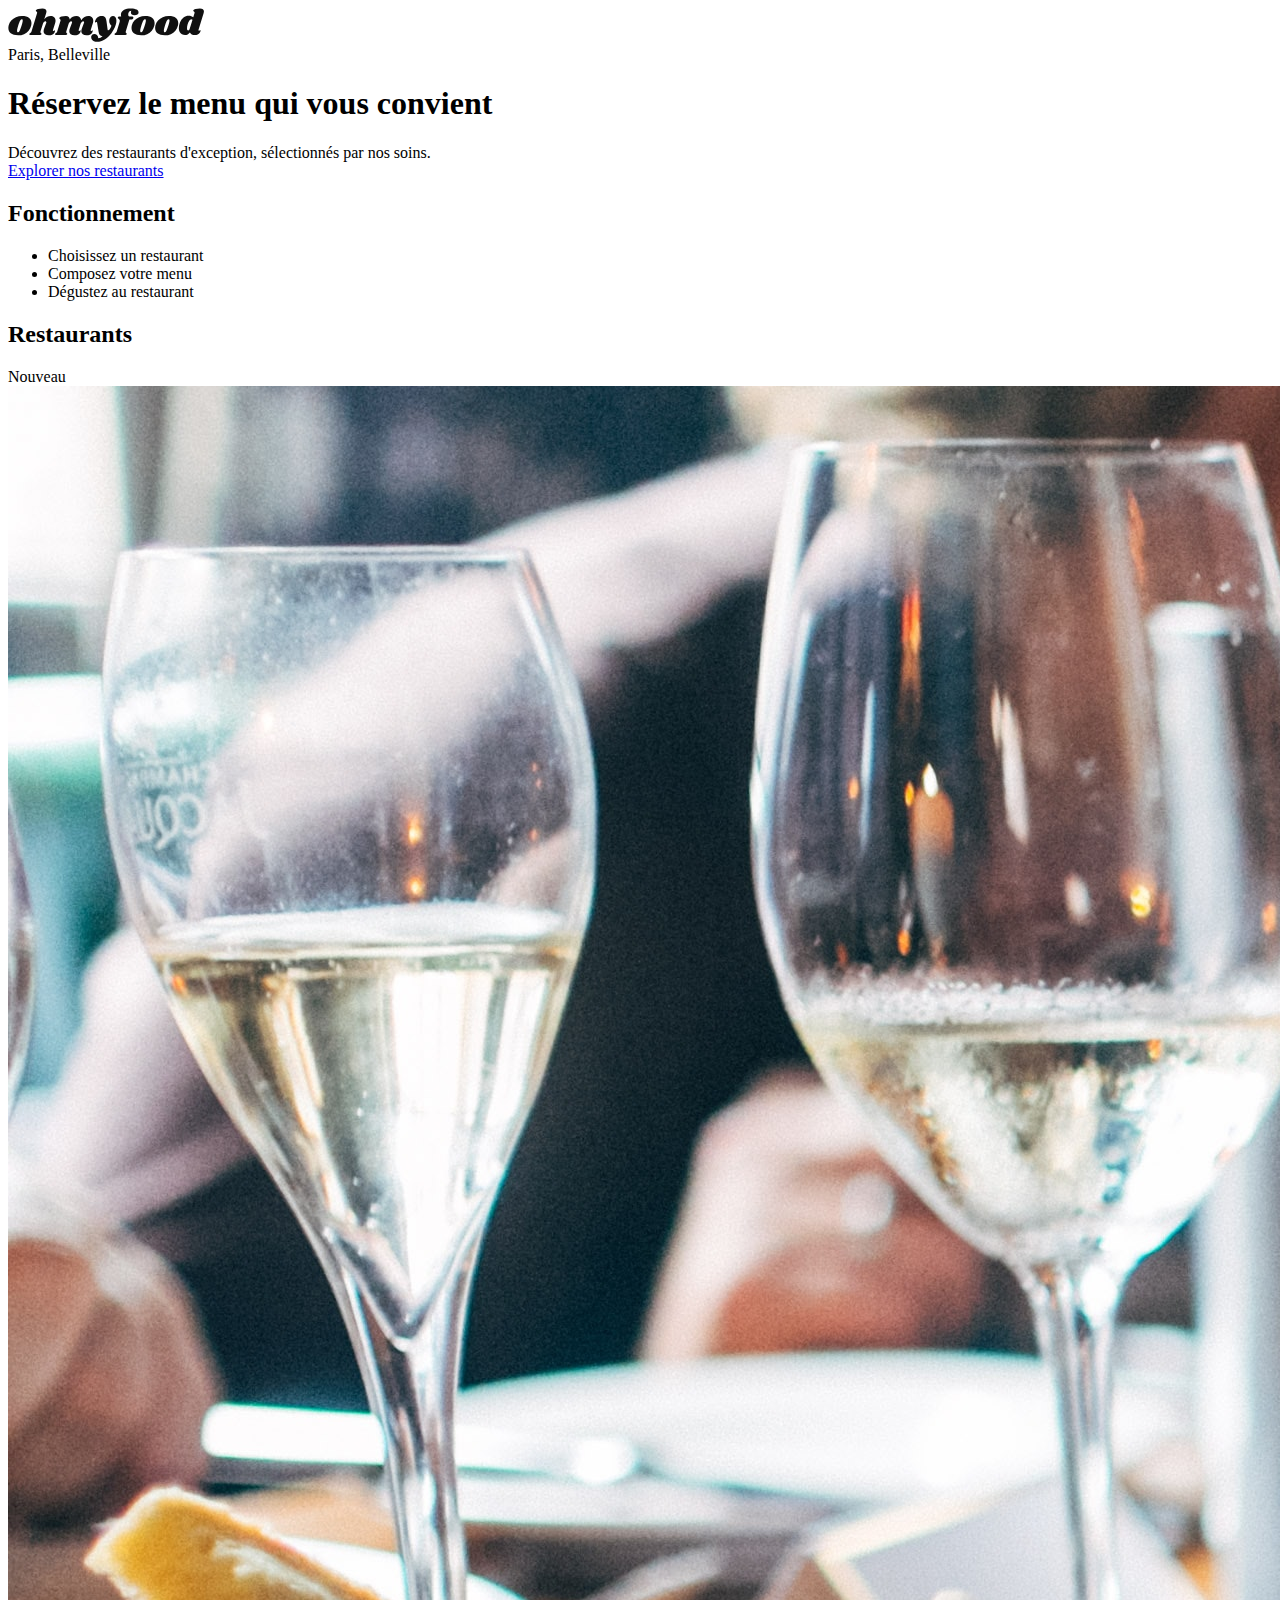
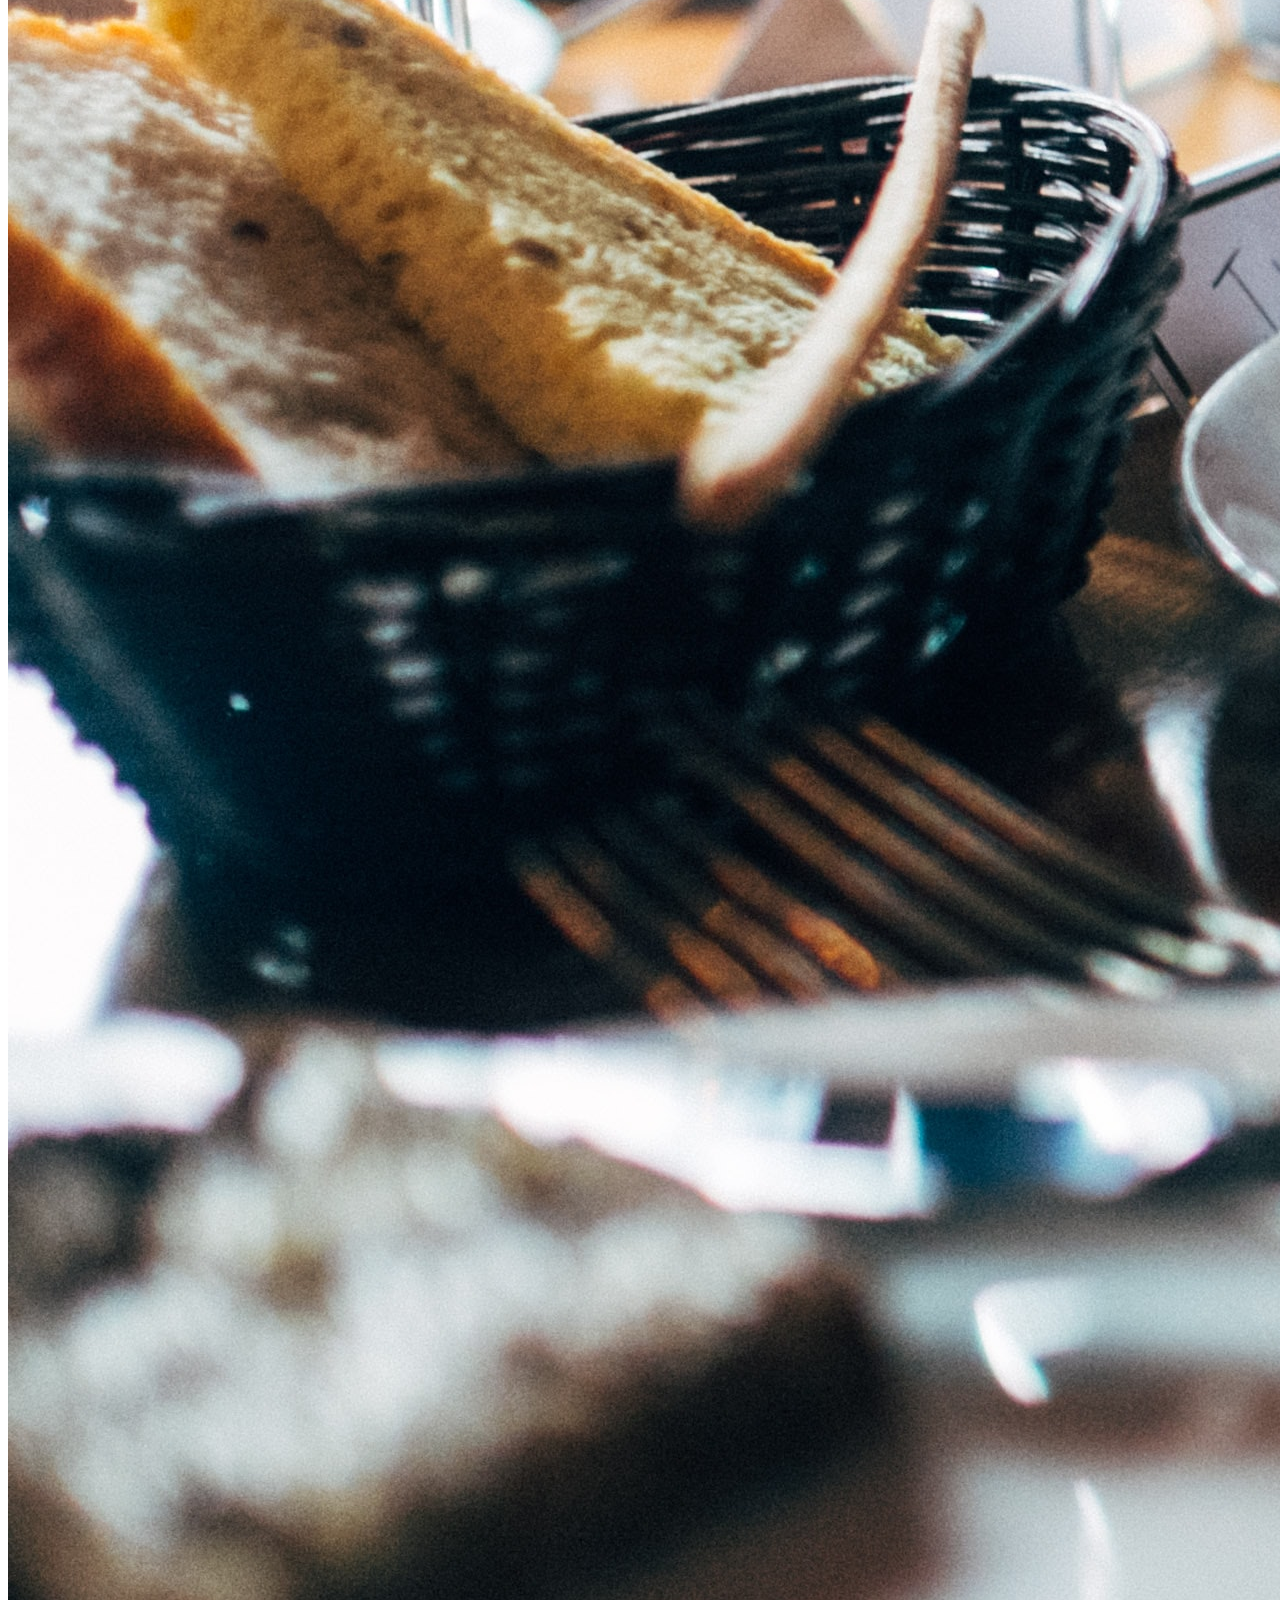
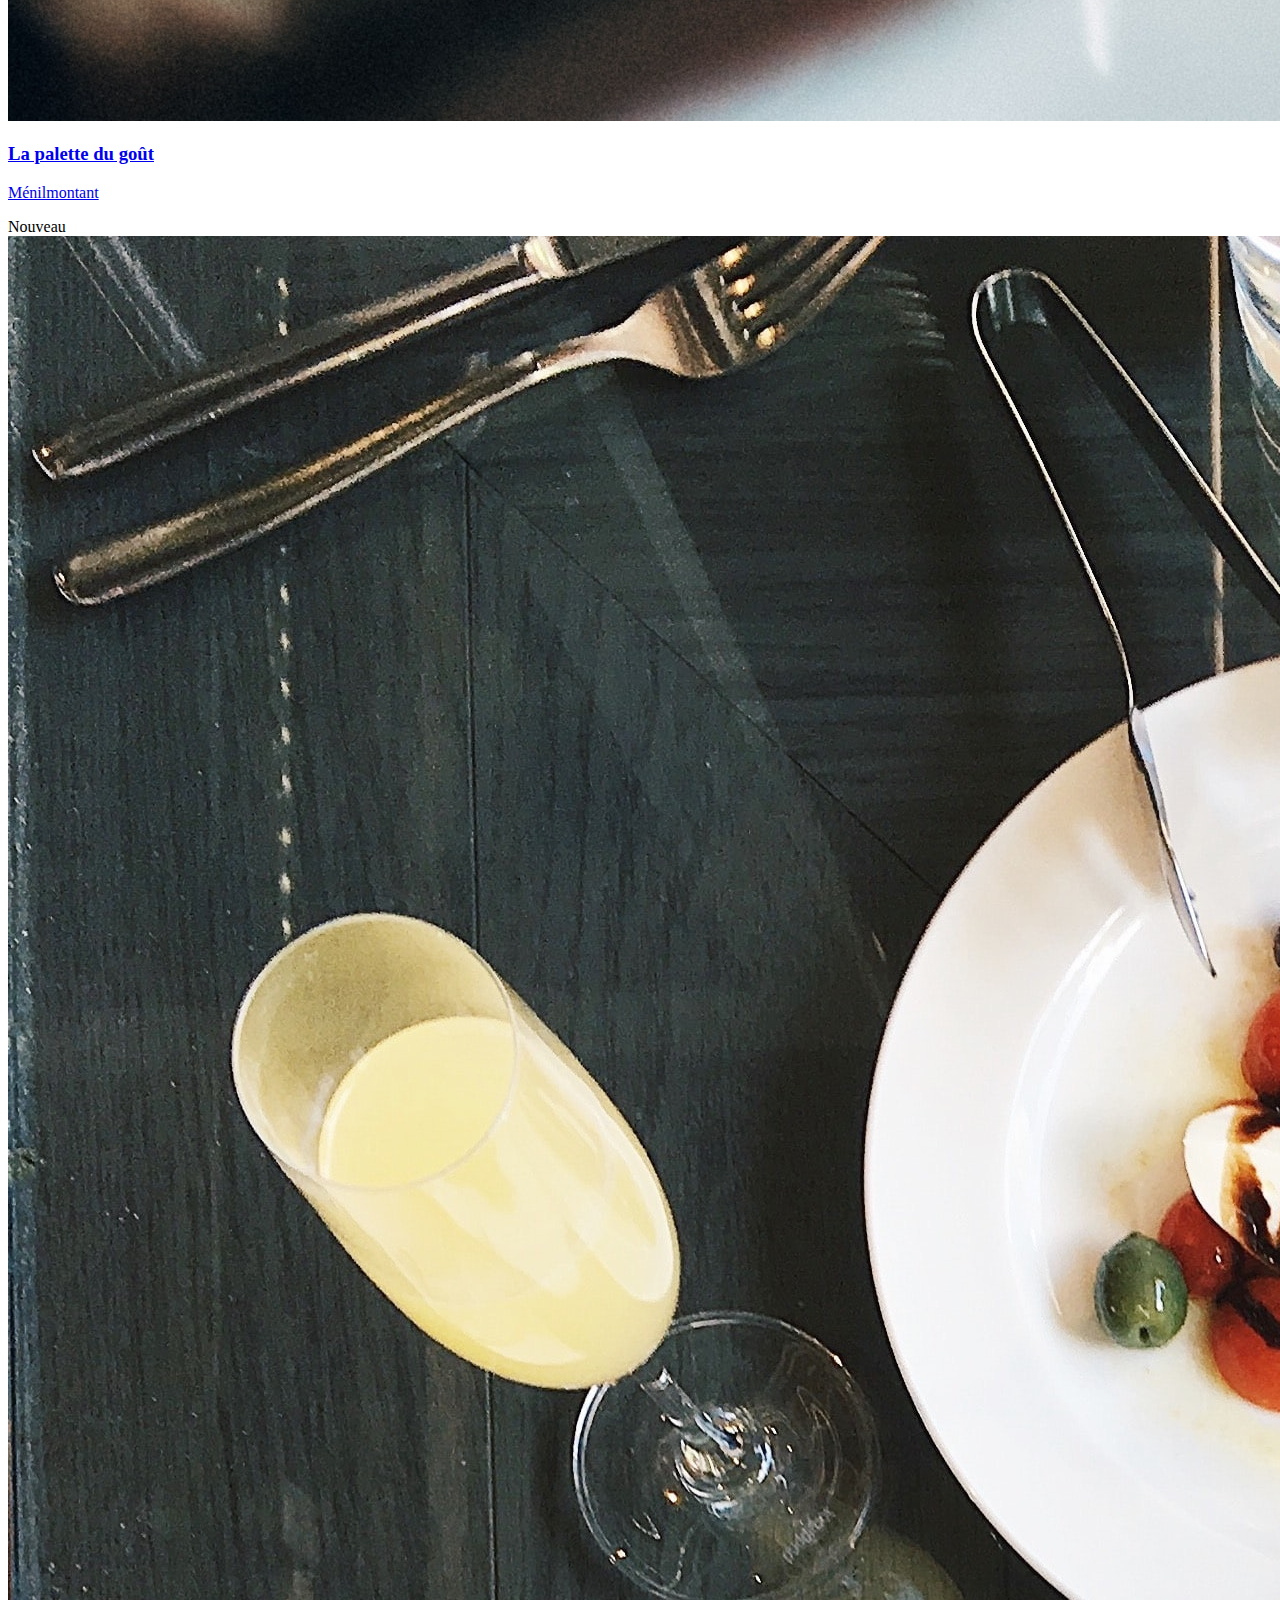
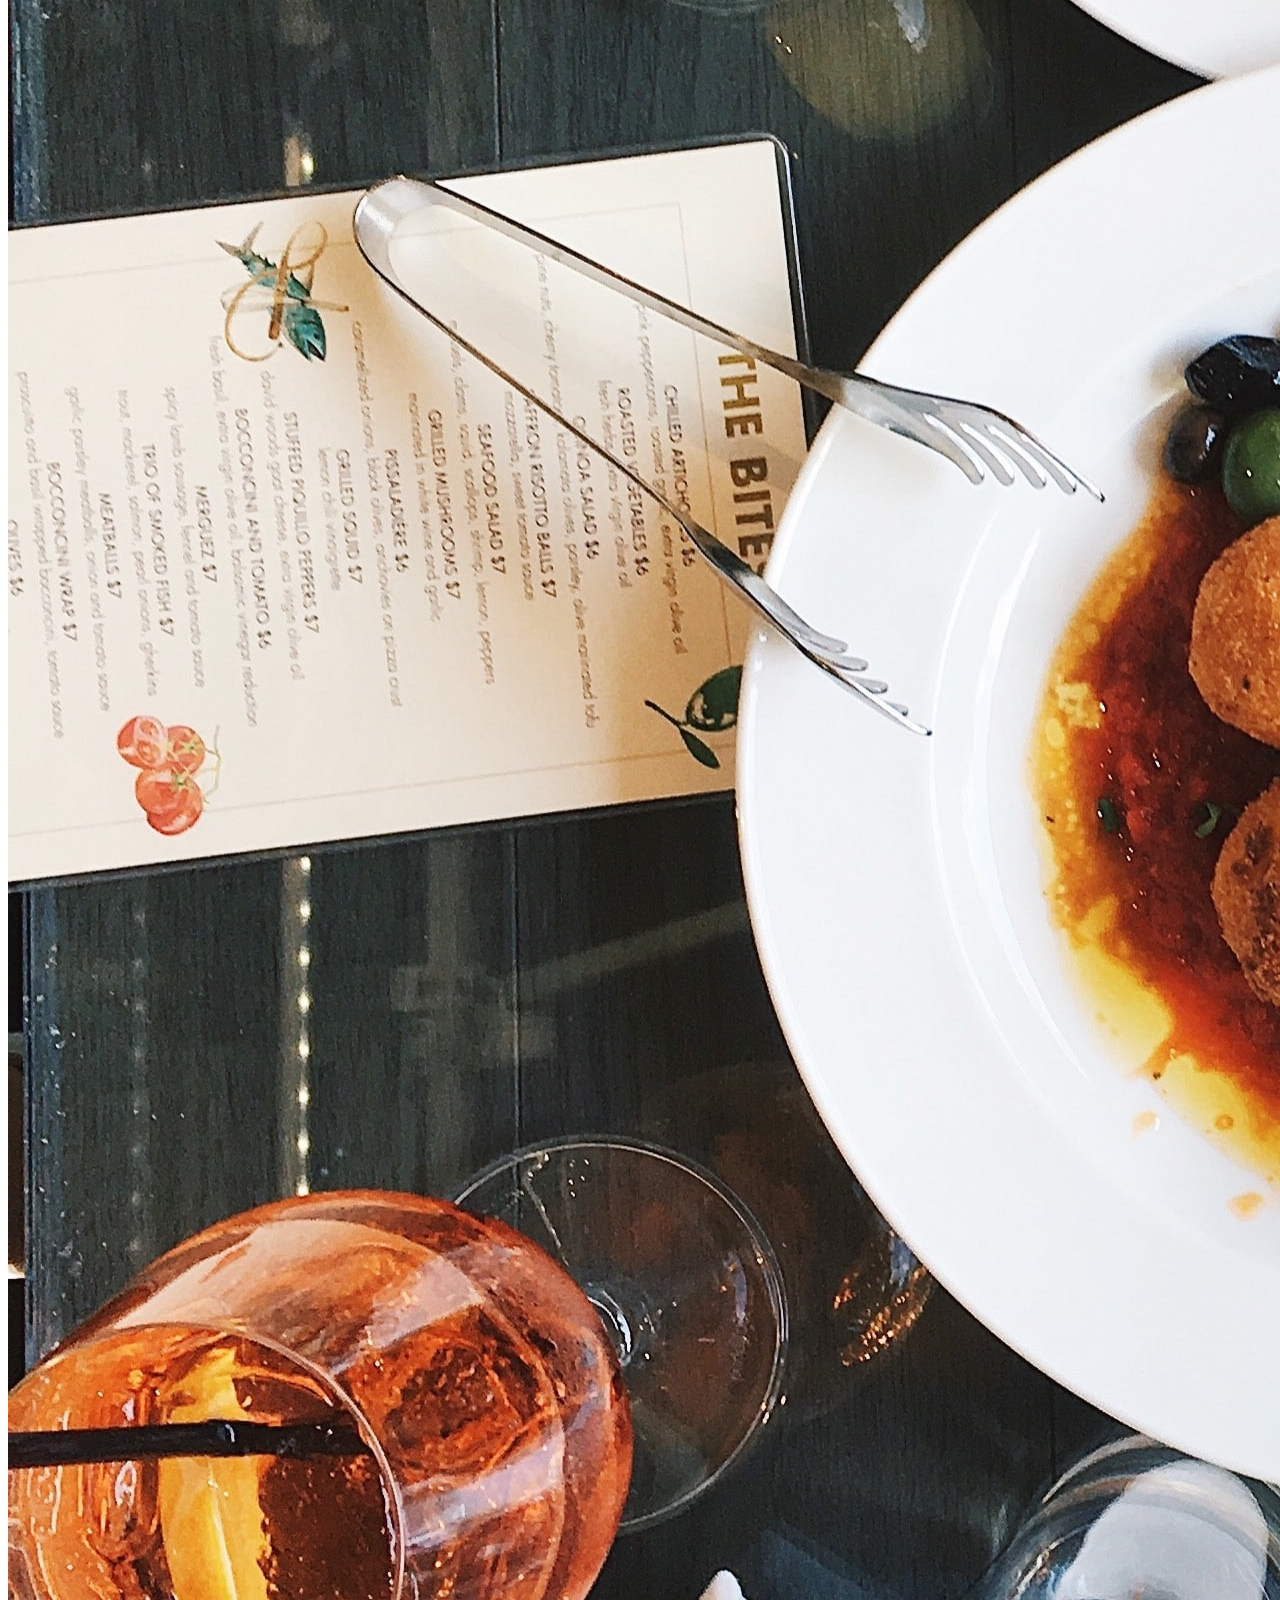
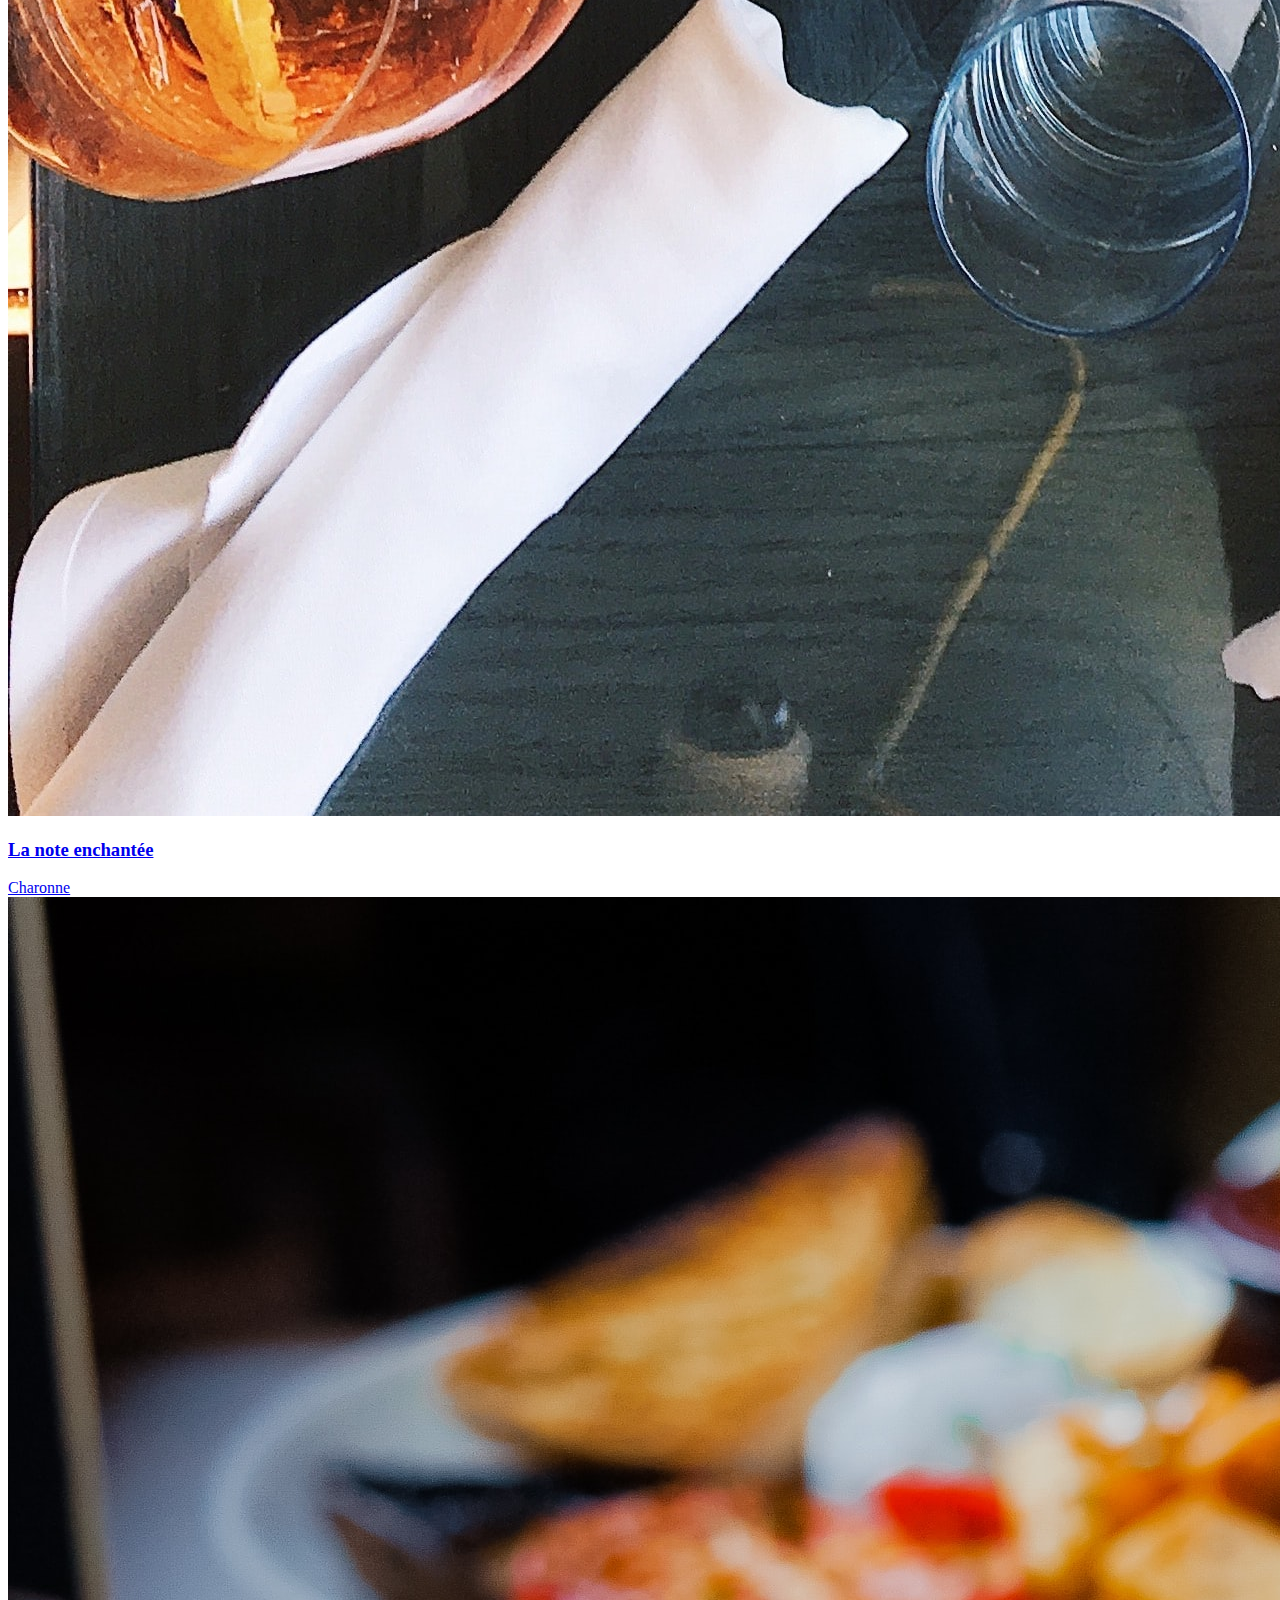
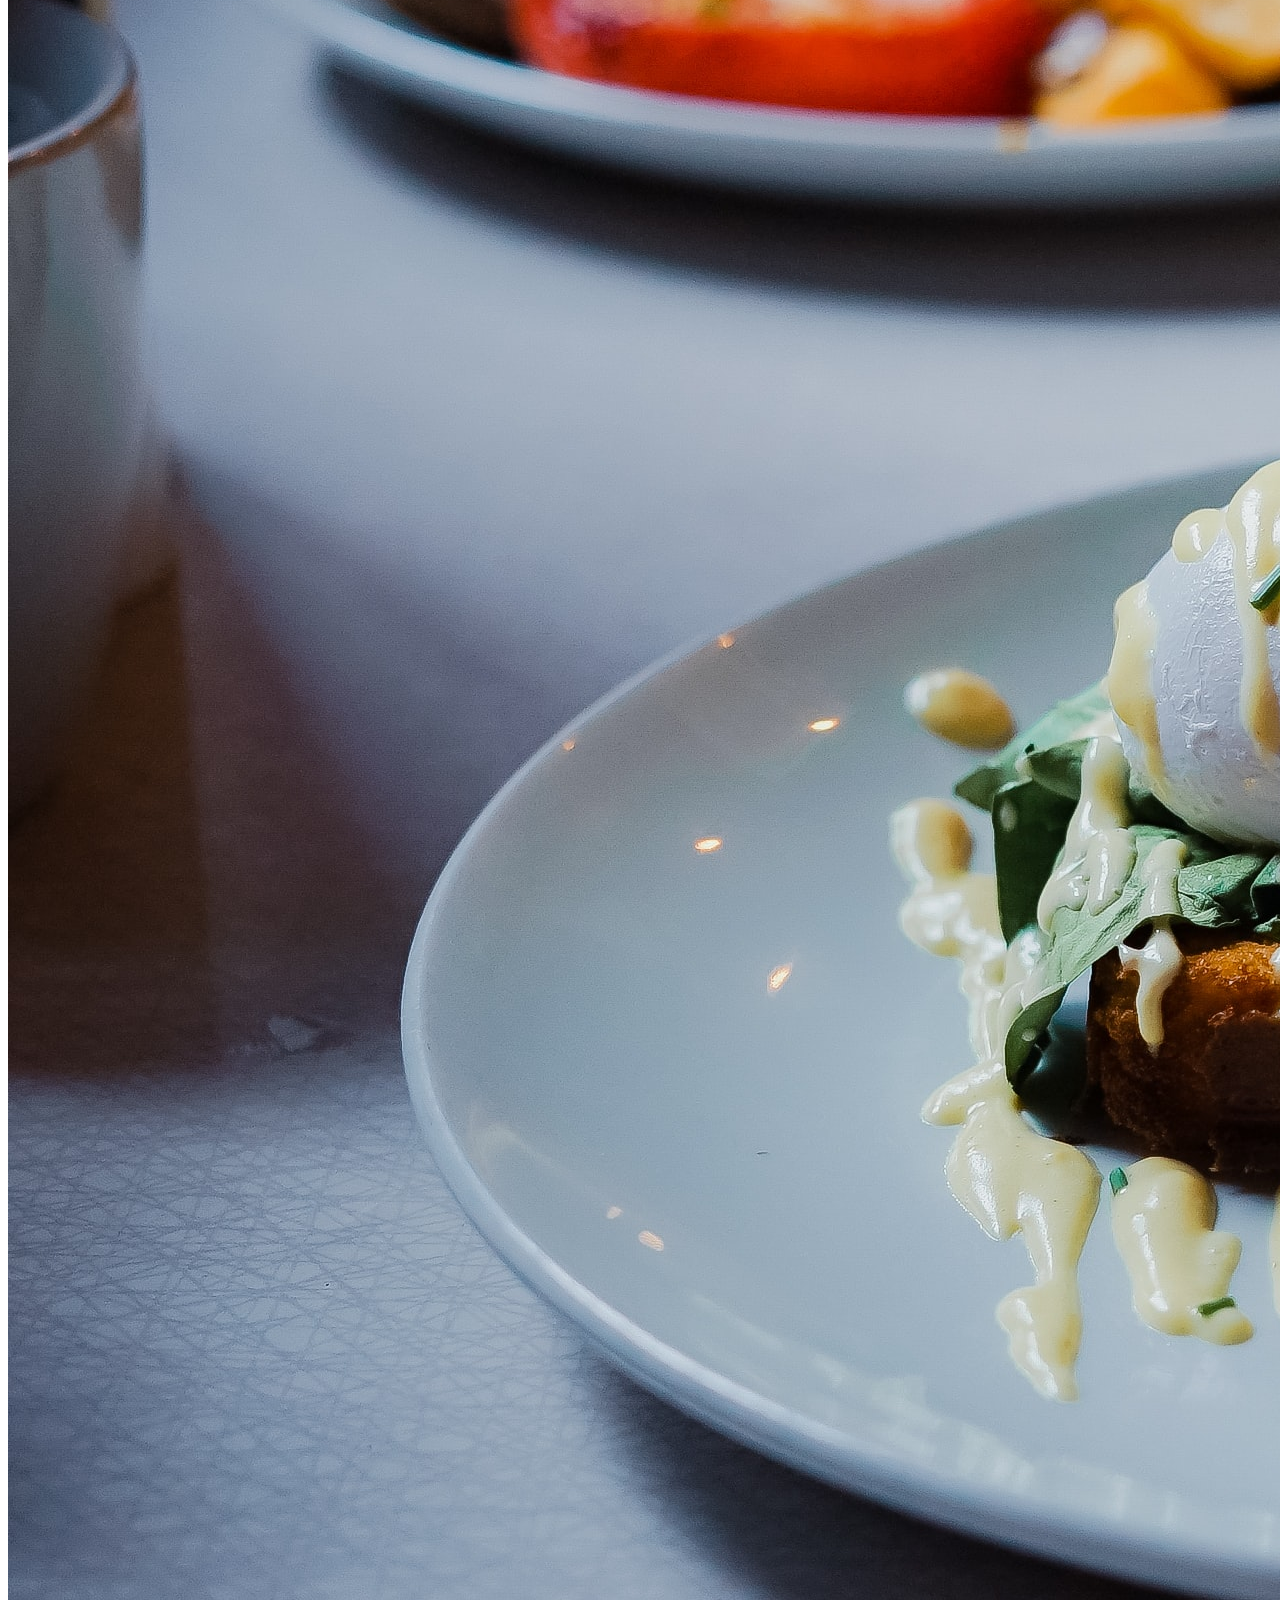
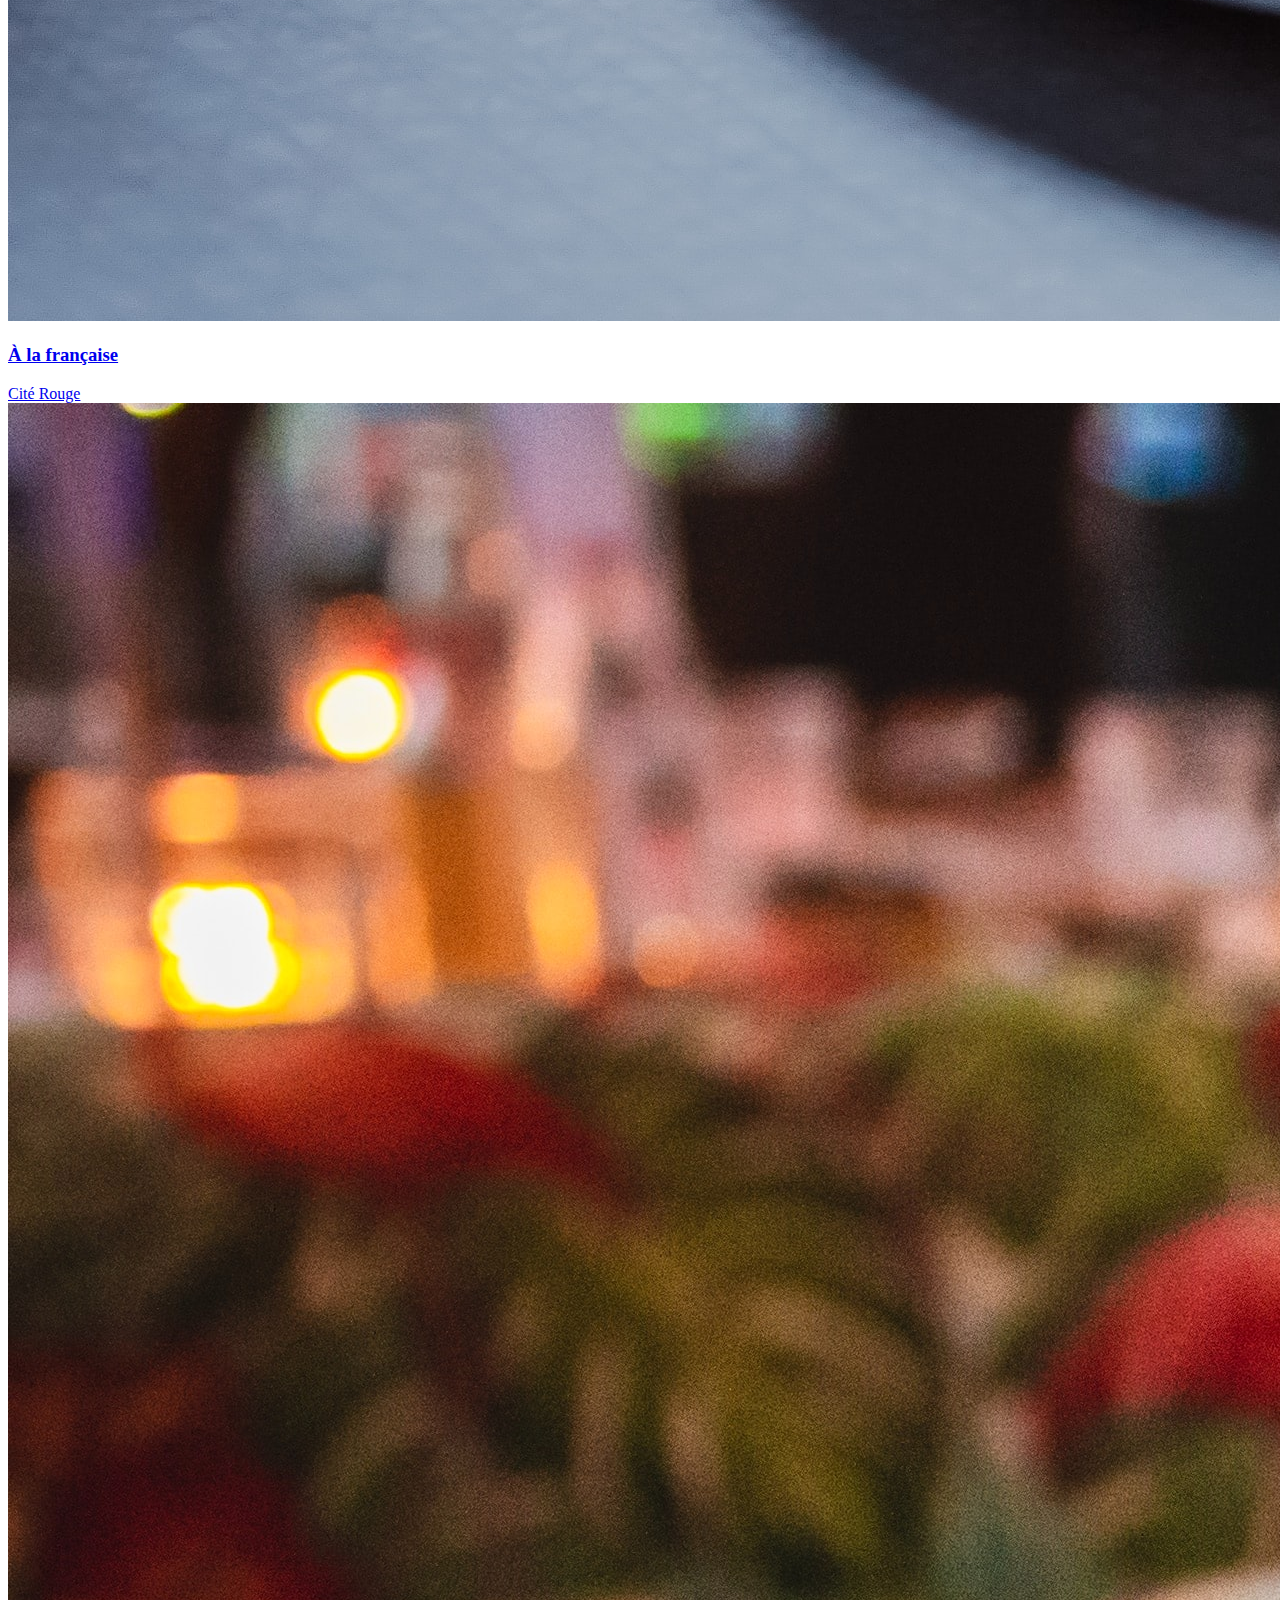
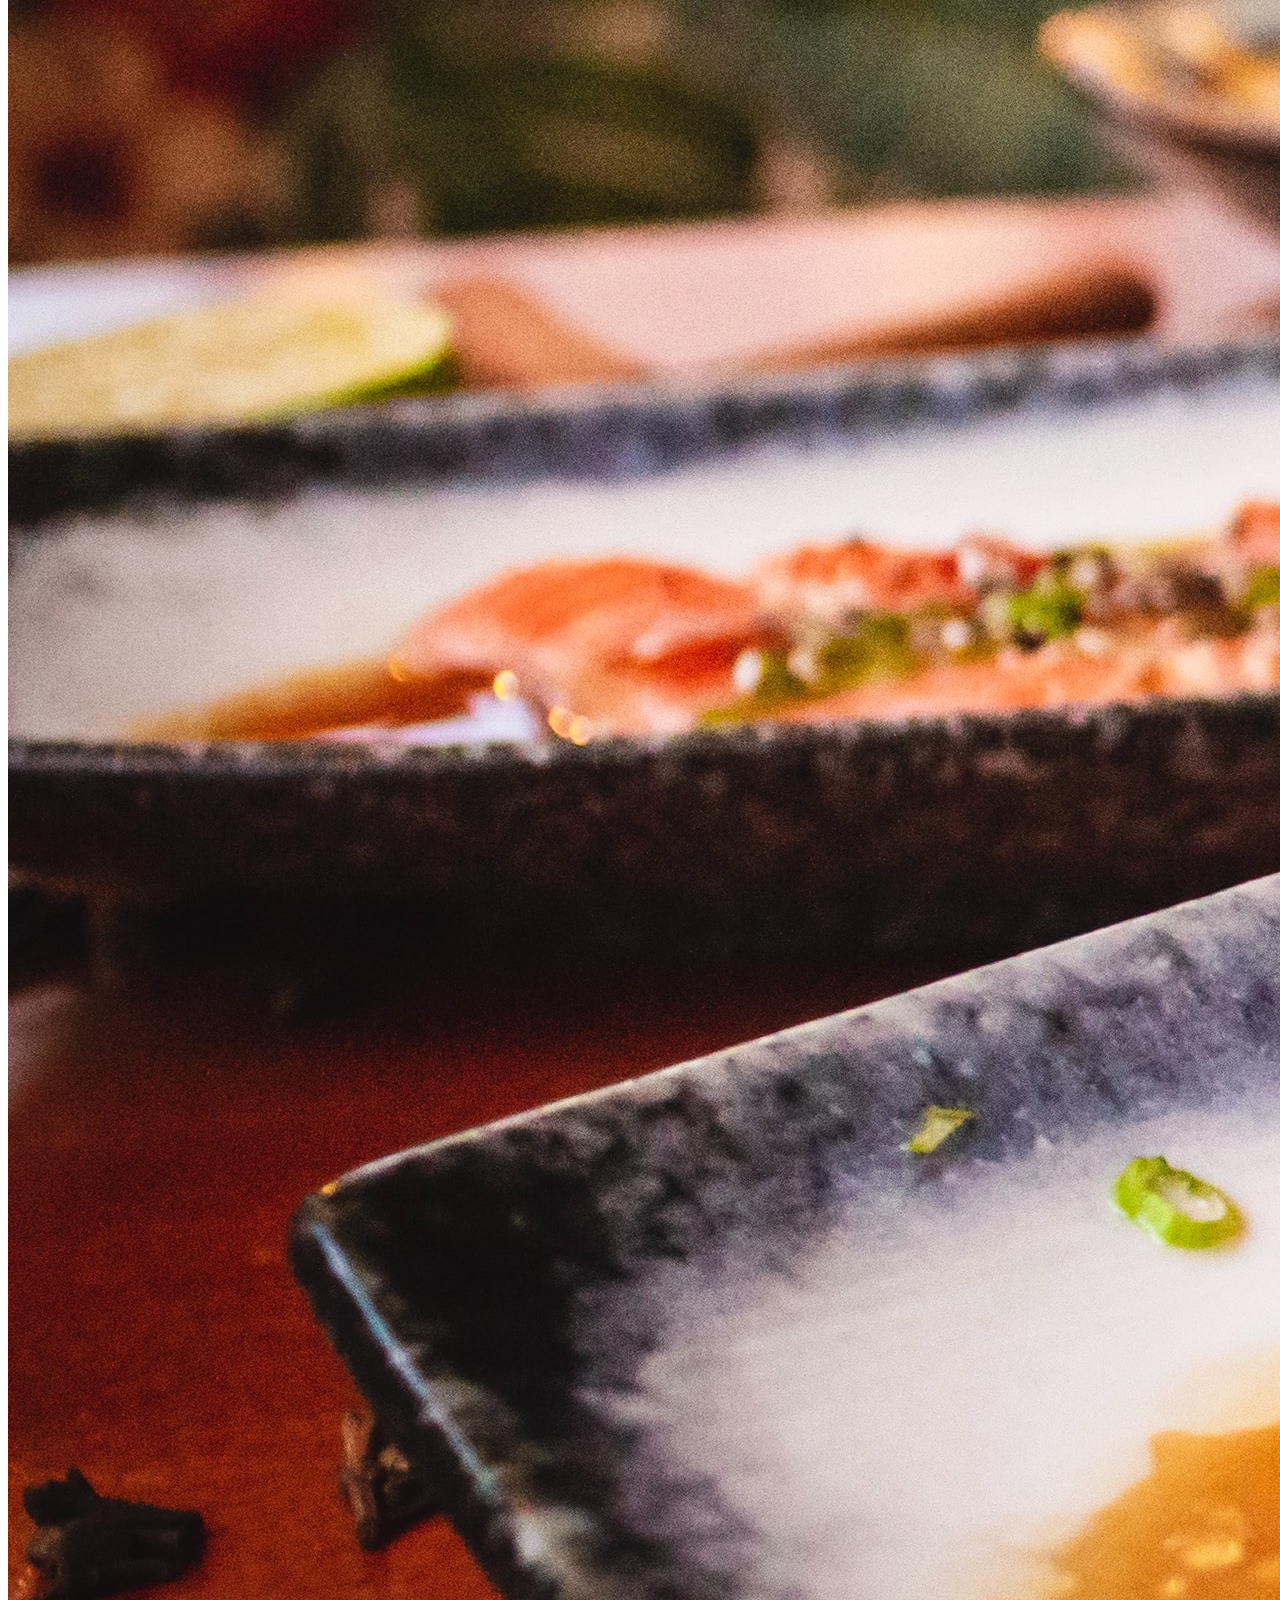
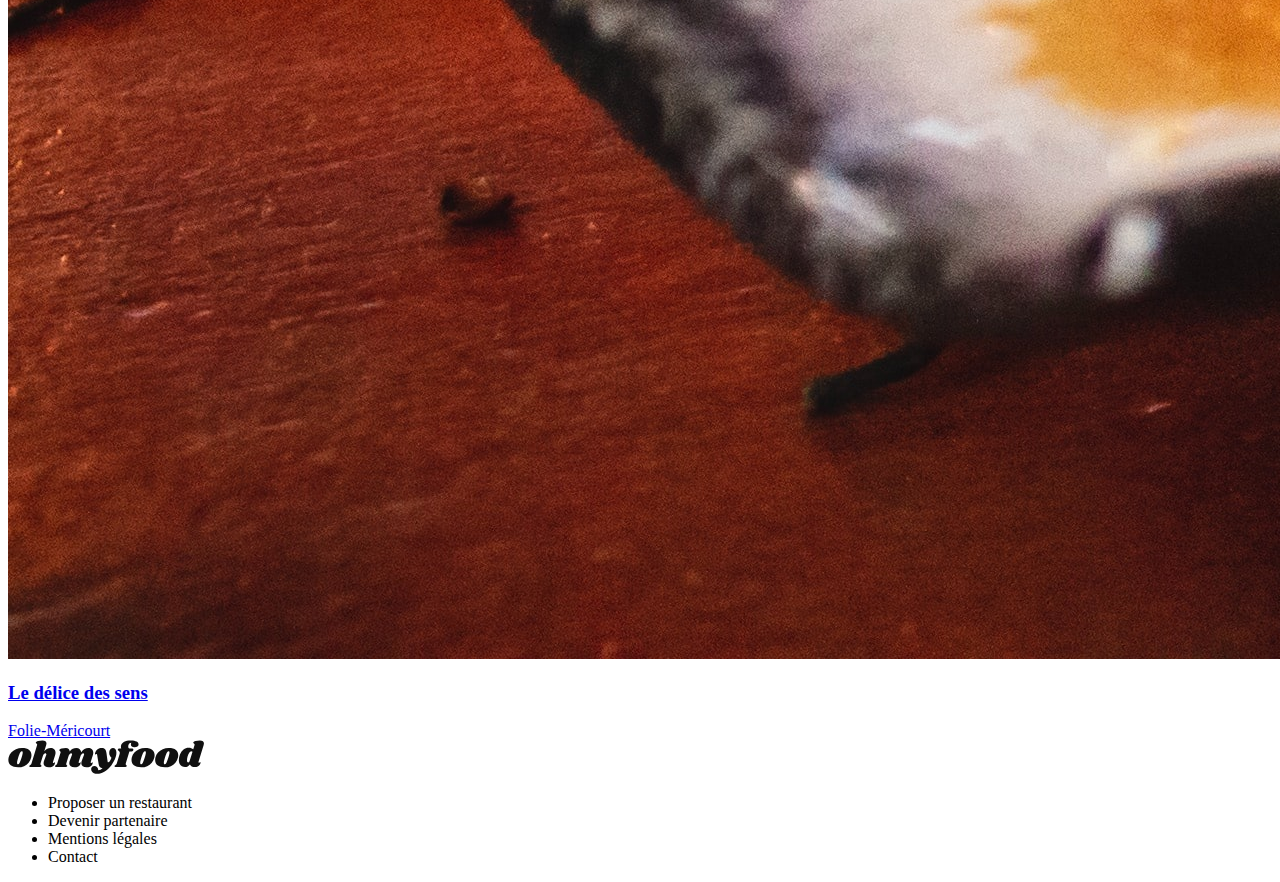
==== index.html @ c56ebfde "Premiercommit" ====
<!DOCTYPE html>
<html lang="fr">
    <head>
        <meta charset="utf-8">
        <!-- <link rel="stylesheet" href=""> -->
        <link rel="stylesheet" href="https://cdnjs.cloudflare.com/ajax/libs/font-awesome/6.2.0/css/all.min.css" integrity="sha512-xh6O/CkQoPOWDdYTDqeRdPCVd1SpvCA9XXcUnZS2FmJNp1coAFzvtCN9BmamE+4aHK8yyUHUSCcJHgXloTyT2A==" crossorigin="anonymous" referrerpolicy="no-referrer">
        <title>Ohmyfood</title>
    </head>

    <body>
        <header>
            <img src="images/logo/ohmyfood@2x.svg" alt="ohmyfood" id="omf">
            <div>
                <i class="fa-solid fa-location-dot"></i>
                <span>Paris, Belleville</span>
            </div>
            <h1>Réservez le menu qui vous convient</h1>
            <div>Découvrez des restaurants d'exception, sélectionnés par nos soins.</div>
            <a href="#restaurant">Explorer nos restaurants</a>
        </header>

        <main>
            <section>
                <h2>Fonctionnement</h2>
                <ul>
                    <li>
                        <i class="fa-solid fa-1"></i>
                        <i class="fa-solid fa-mobile-screen-button"></i>
                        <span>Choisissez un restaurant</span>
                    </li>

                    <li>
                        <i class="fa-solid fa-2"></i>
                        <i class="fa-solid fa-list-ul"></i>
                        <span>Composez votre menu</span>
                    </li>

                    <li>
                        <i class="fa-solid fa-3"></i>
                        <i class="fa-solid fa-store"></i>
                        <span>Dégustez au restaurant</span>
                    </li>

                </ul>
               
            </section>

            <section>
                <h2 id="restaurant">Restaurants</h2>

                <div>
                    <span>Nouveau</span>
                    <a href="#">
                        <article class="carte_restaurants">
                            <div class="carte-image"><img class="img_restau" src="images/restaurants/jay-wennington-N_Y88TWmGwA-unsplash.jpg" alt="Palette"></div>
                            <div class="carte-corps">
                                <h3 class="carte-titre">La palette du goût</h3>
                                <p class="carte-legende">Ménilmontant</p>
                                <div class="coeur"></div>
                            </div>
                        </article>
                    </a>
                </div>

                <div>
                    <span>Nouveau</span>
                    <a href="#">
                        <article class="carte_restaurants">
                            <div class="carte-image"><img class="img_restau" src="images/restaurants/stil-u2Lp8tXIcjw-unsplash.jpg" alt="Enchantée"></div>
                            <div class="carte-corps">
                                <h3 class="carte-titre">La note enchantée</h3>
                                <div class="carte-legende">Charonne</div>
                                <div class="coeur"></div>
                            </div>
                        </article>
                    </a>
                </div>

                <div>
                    <a href="#">
                        <article class="carte_restaurants">
                            <div class="carte-image"><img class="img_restau" src="images/restaurants/toa-heftiba-DQKerTsQwi0-unsplash.jpg" alt="Française"></div>
                            <div class="carte-corps">
                                <h3 class="carte-titre">À la française</h3>
                                <div class="carte-legende">Cité Rouge</div>
                                <div class="coeur"></div>
                            </div>
                        </article>
                    </a>
                </div>

                <div>
                    <a href="#">
                        <article class="carte_restaurants">
                            <div class="carte-image"><img class="img_restau" src="images/restaurants/louis-hansel-shotsoflouis-qNBGVyOCY8Q-unsplash.jpg" alt="Délice"></div>
                            <div class="carte-corps">
                                <h3 class="carte-titre">Le délice des sens</h3>
                                <div class="carte-legende">Folie-Méricourt</div>
                                <div class="coeur"></div>
                            </div>
                        </article>
                    </a>
                </div>

            </section>
        </main>

        <footer>
            <img src="images/logo/ohmyfood@2x.svg" alt="ohmyfood" id="omfpt">
            
            <ul>
                <li>
                    <i class="fa-solid fa-utensils"></i>
                    <span>Proposer un restaurant</span>
                </li>
                <li>
                    <i class="fa-regular fa-handshake-angle"></i>
                    <span>Devenir partenaire</span>
                </li>
                <li>Mentions légales</li>
                <li>Contact</li>
            </ul>
        </footer>

    </body>

</html>
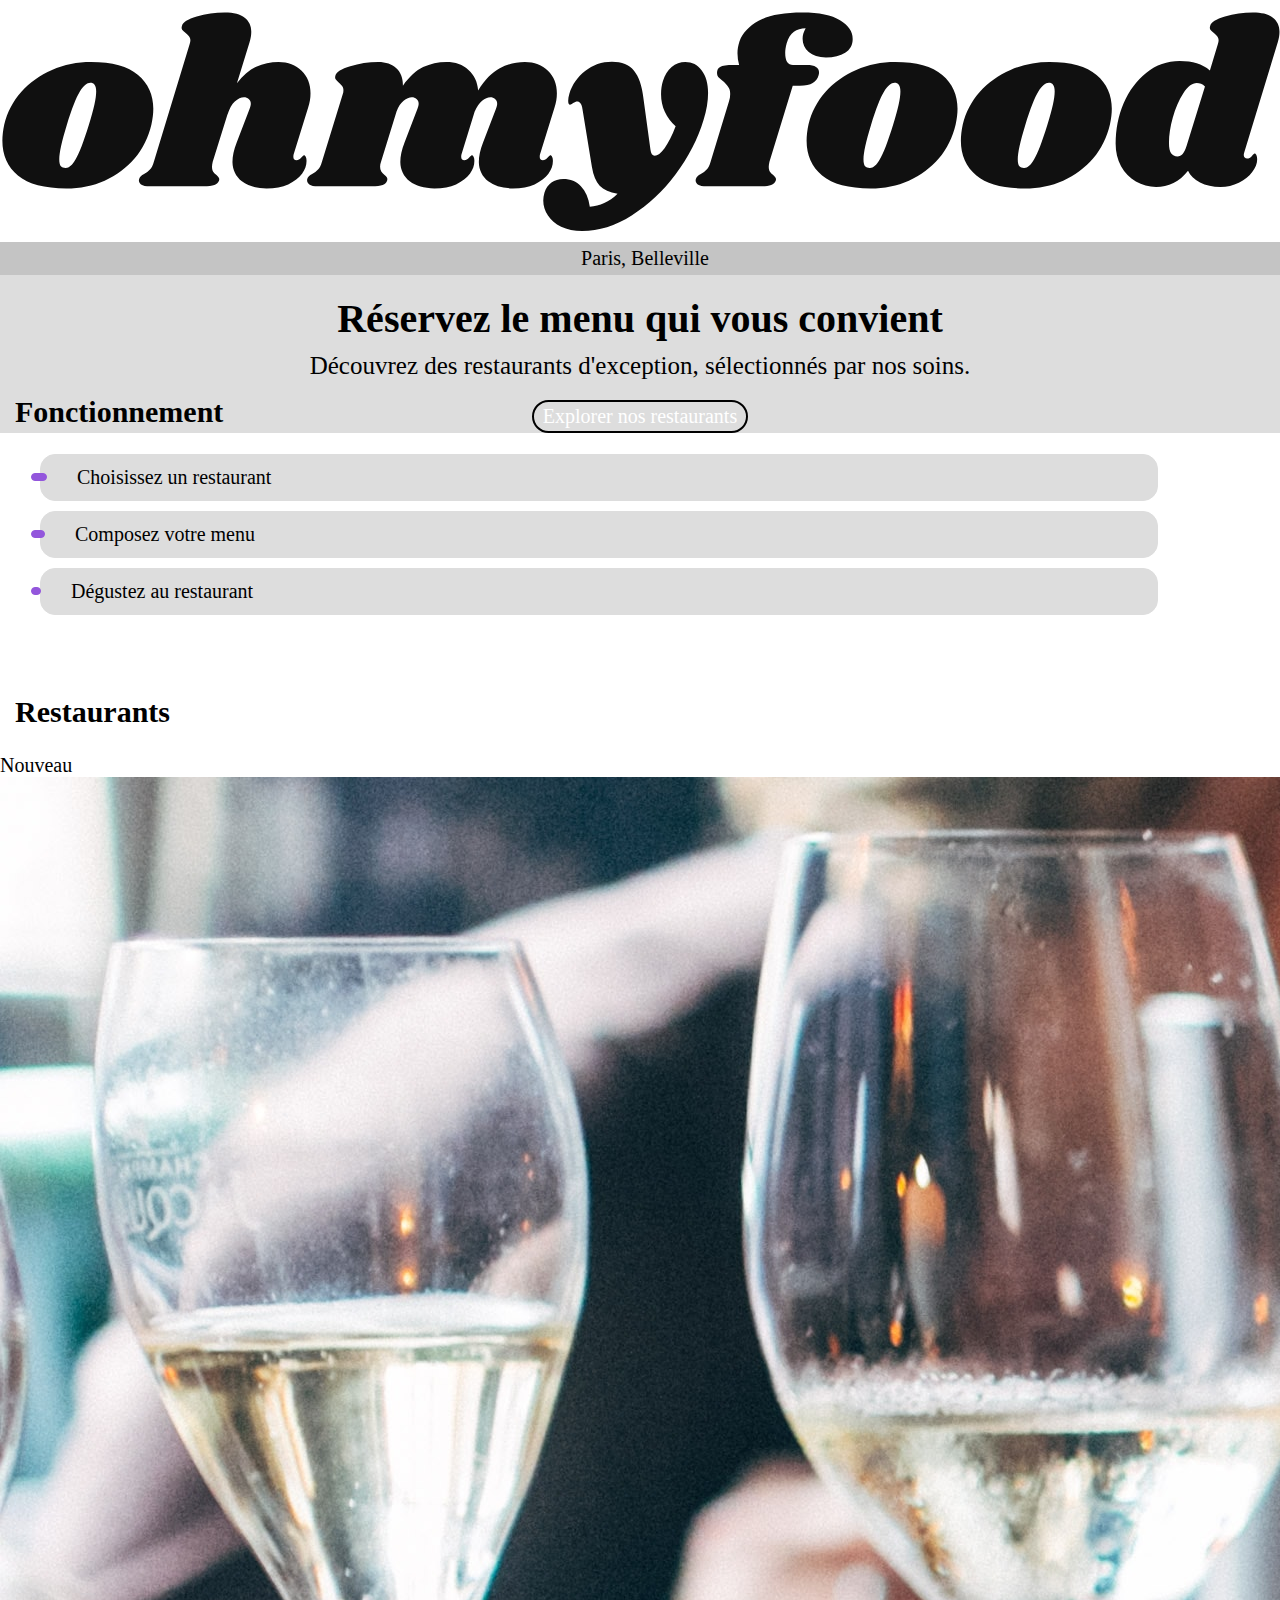
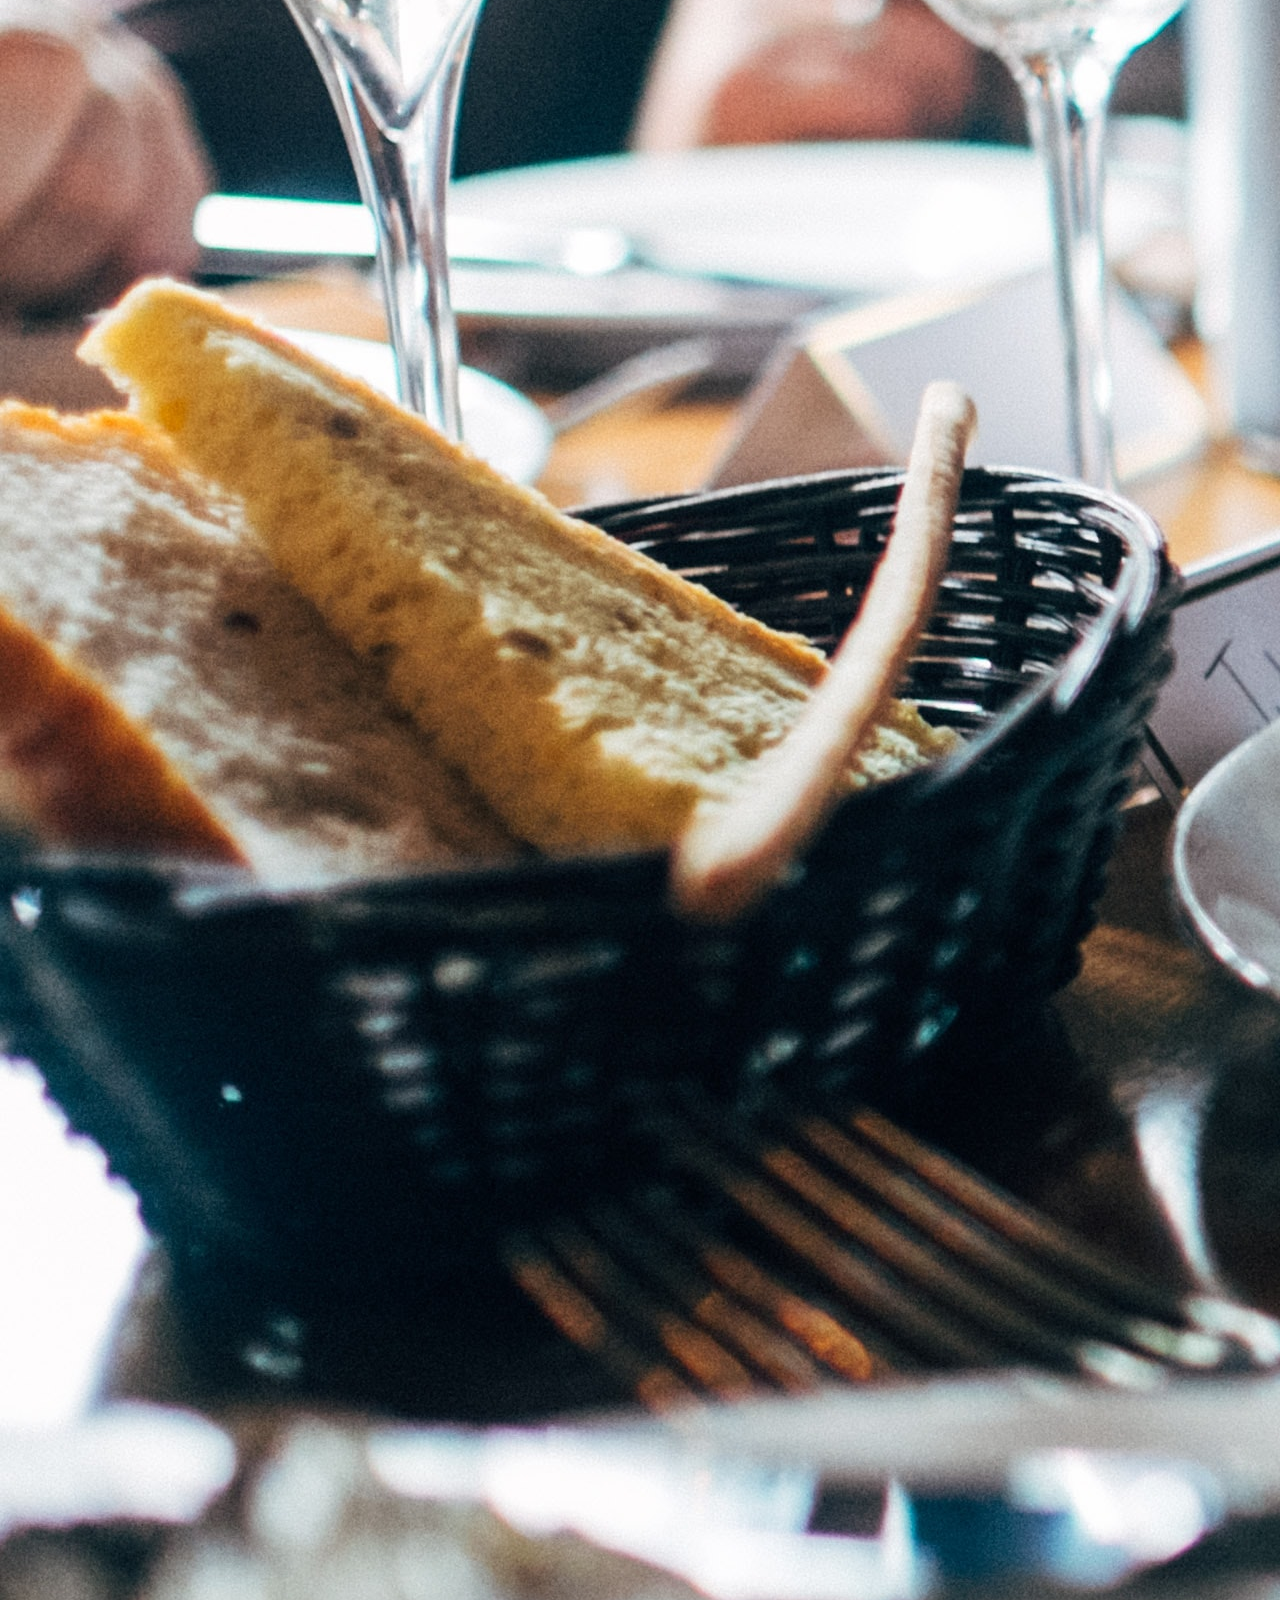
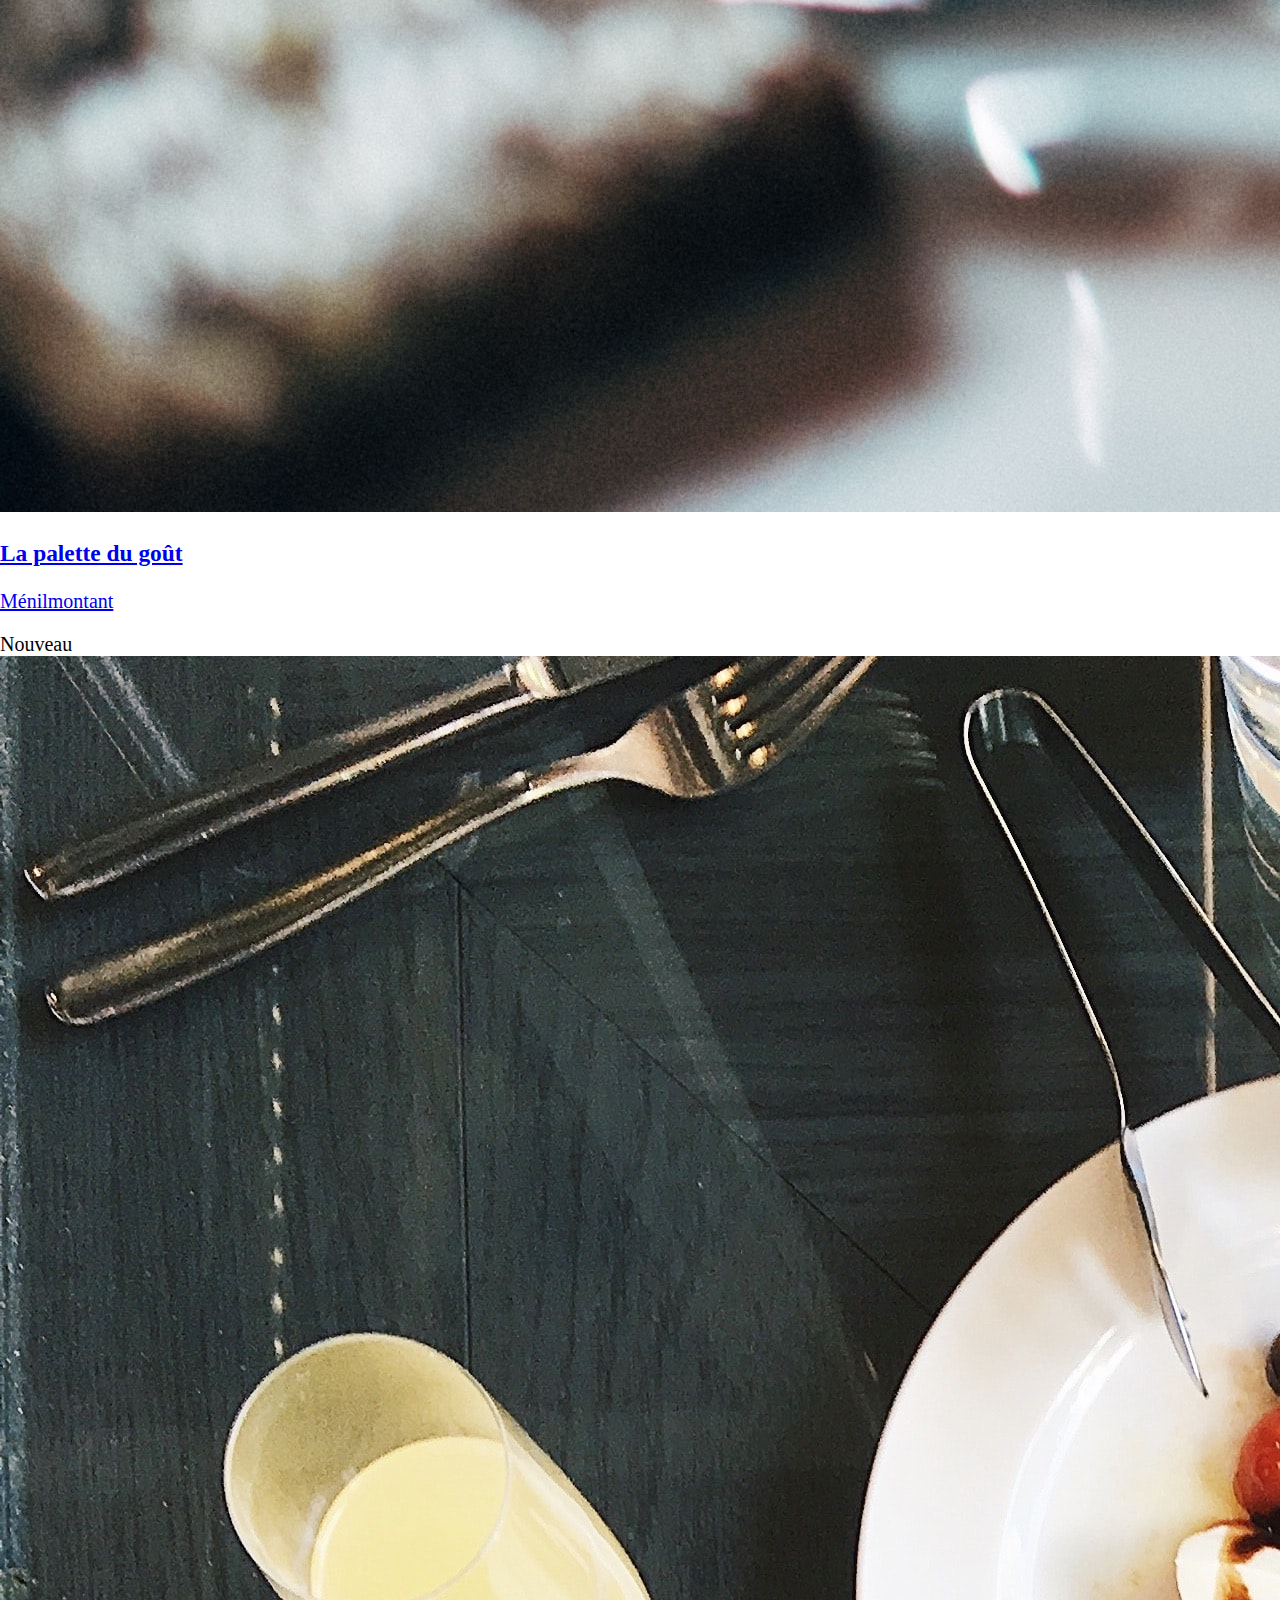
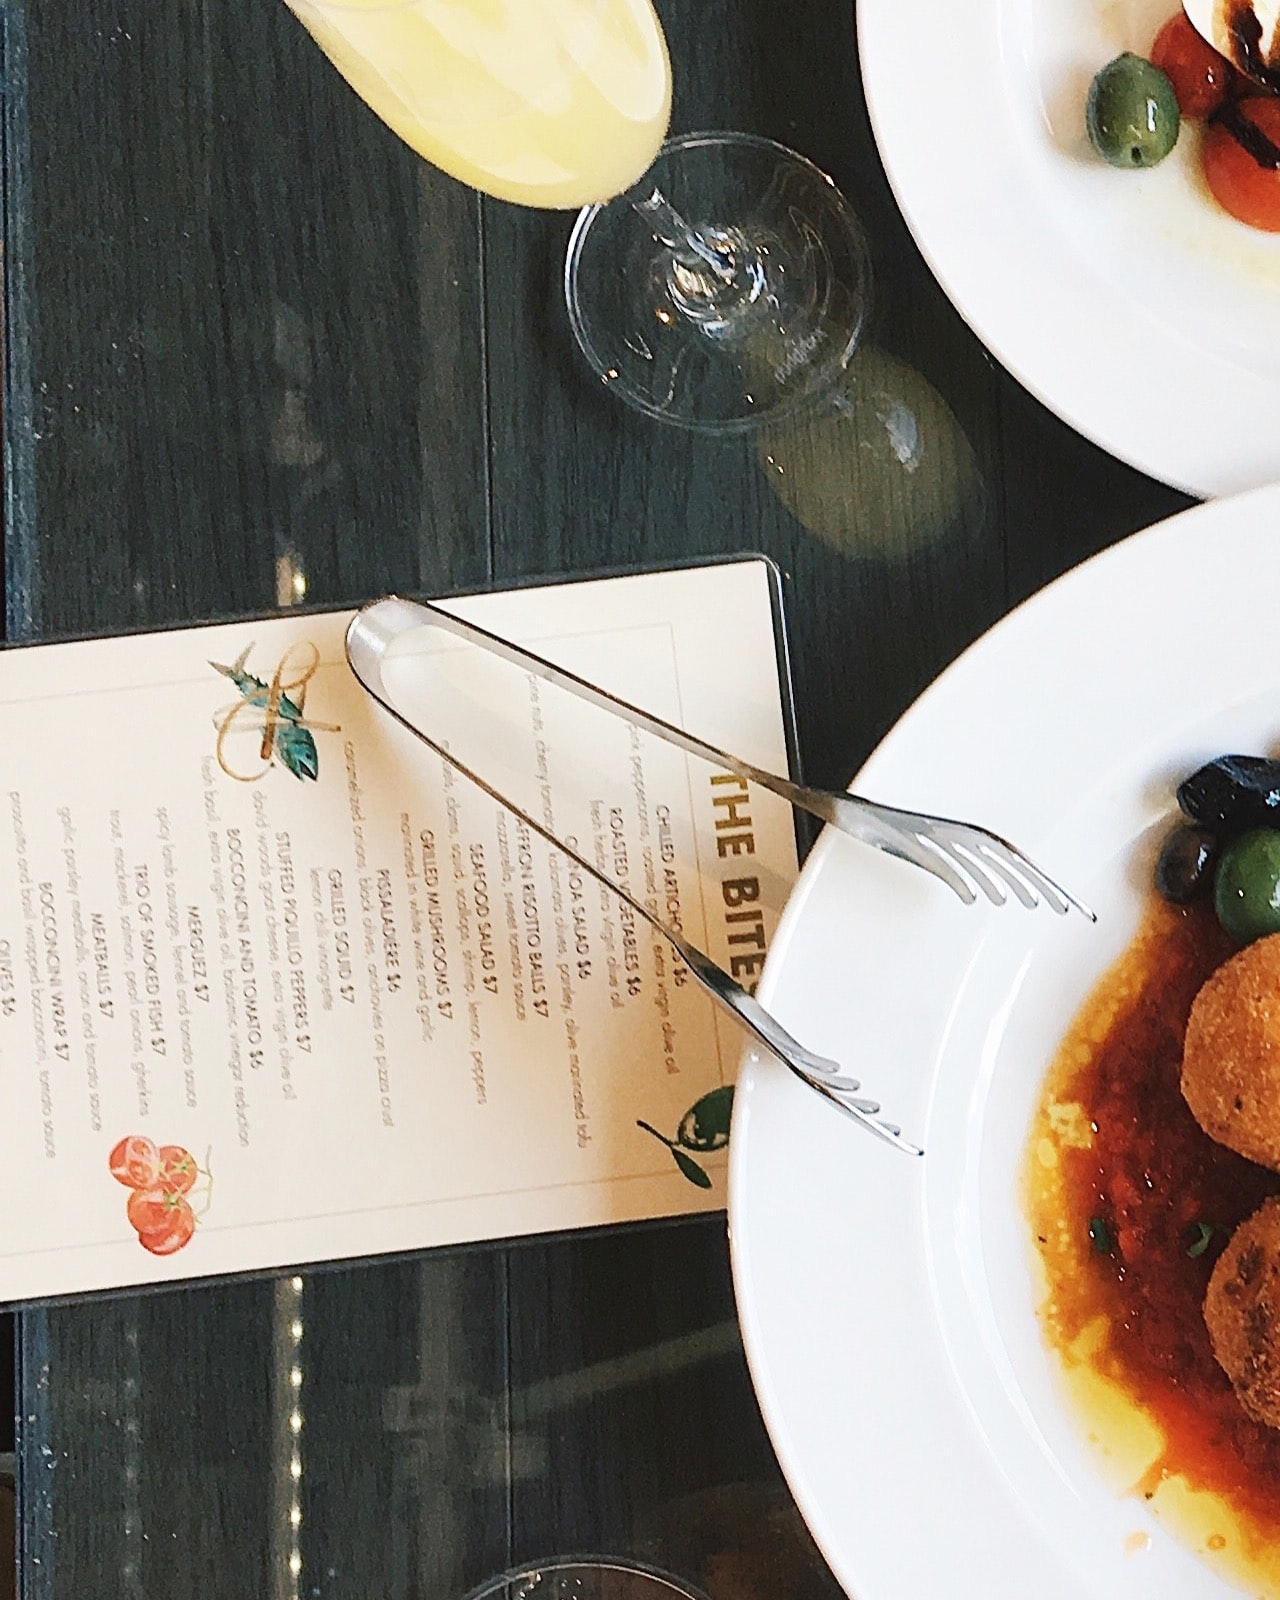
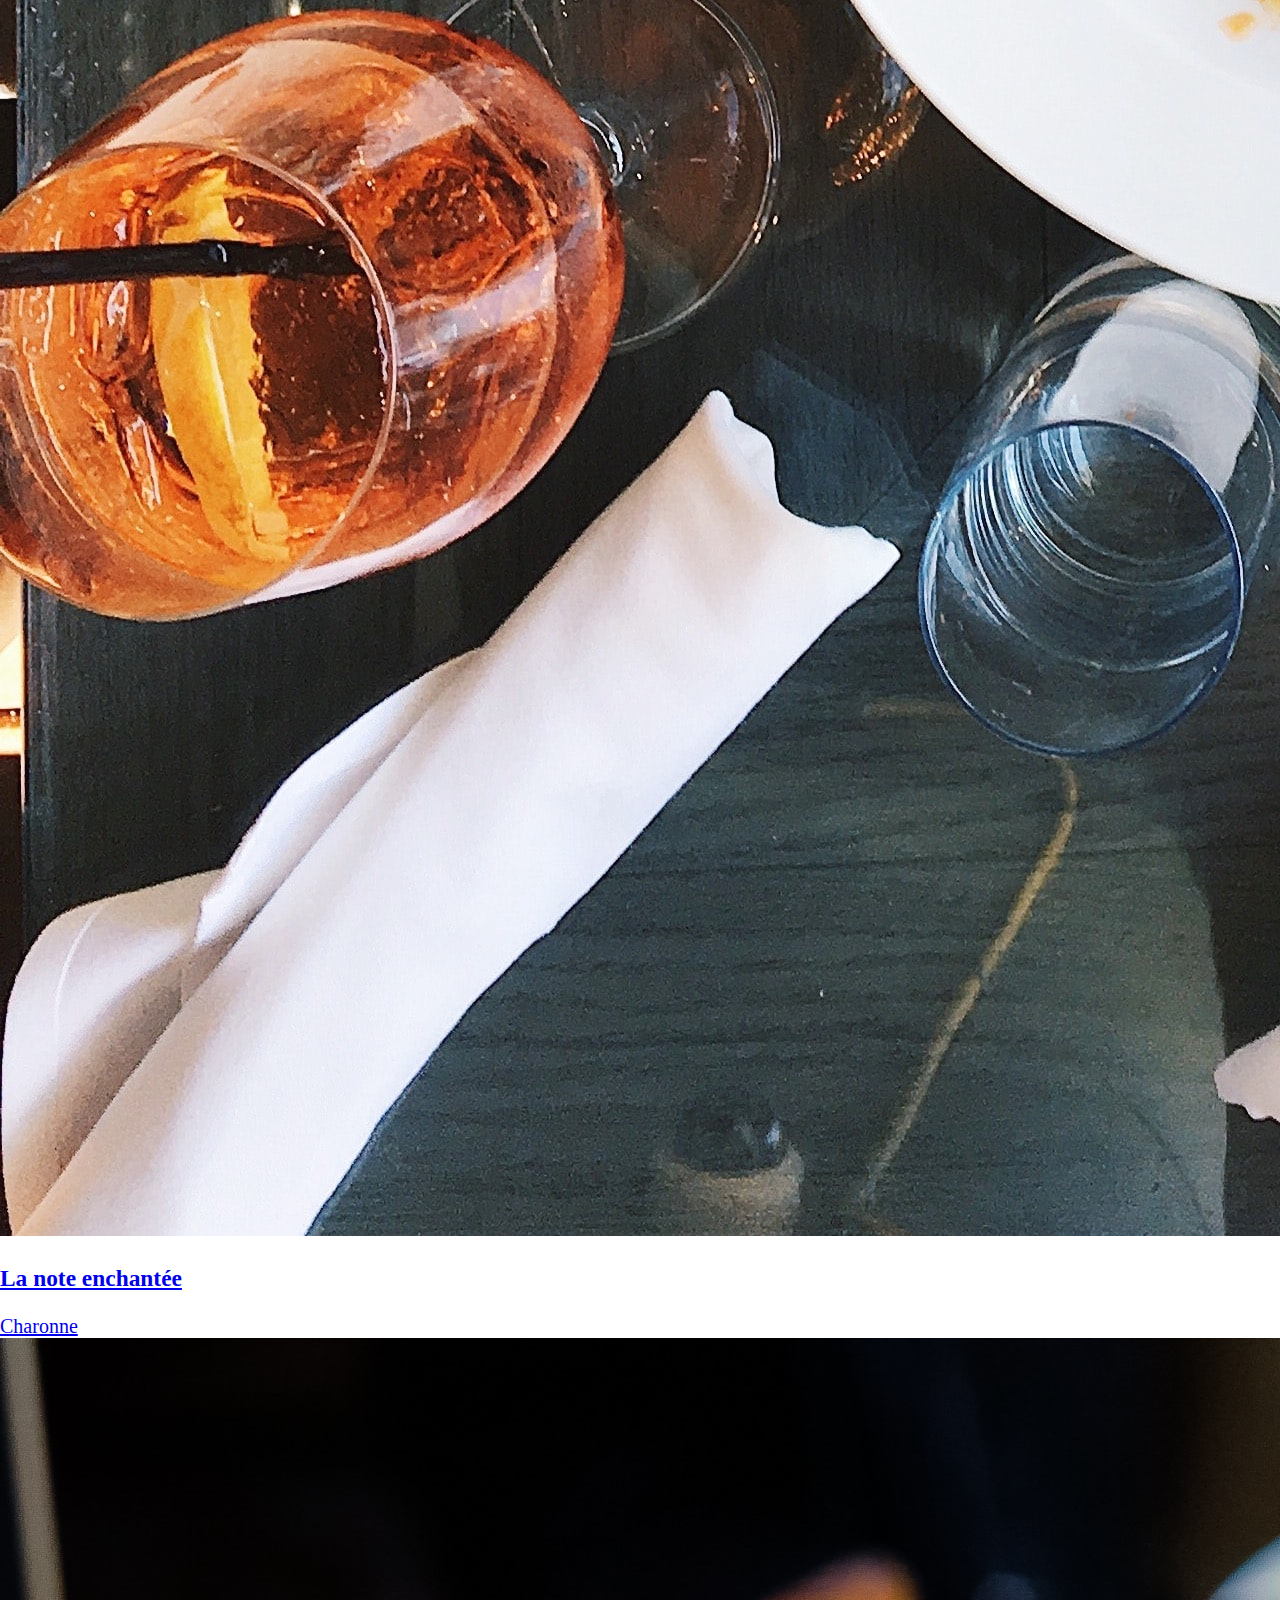
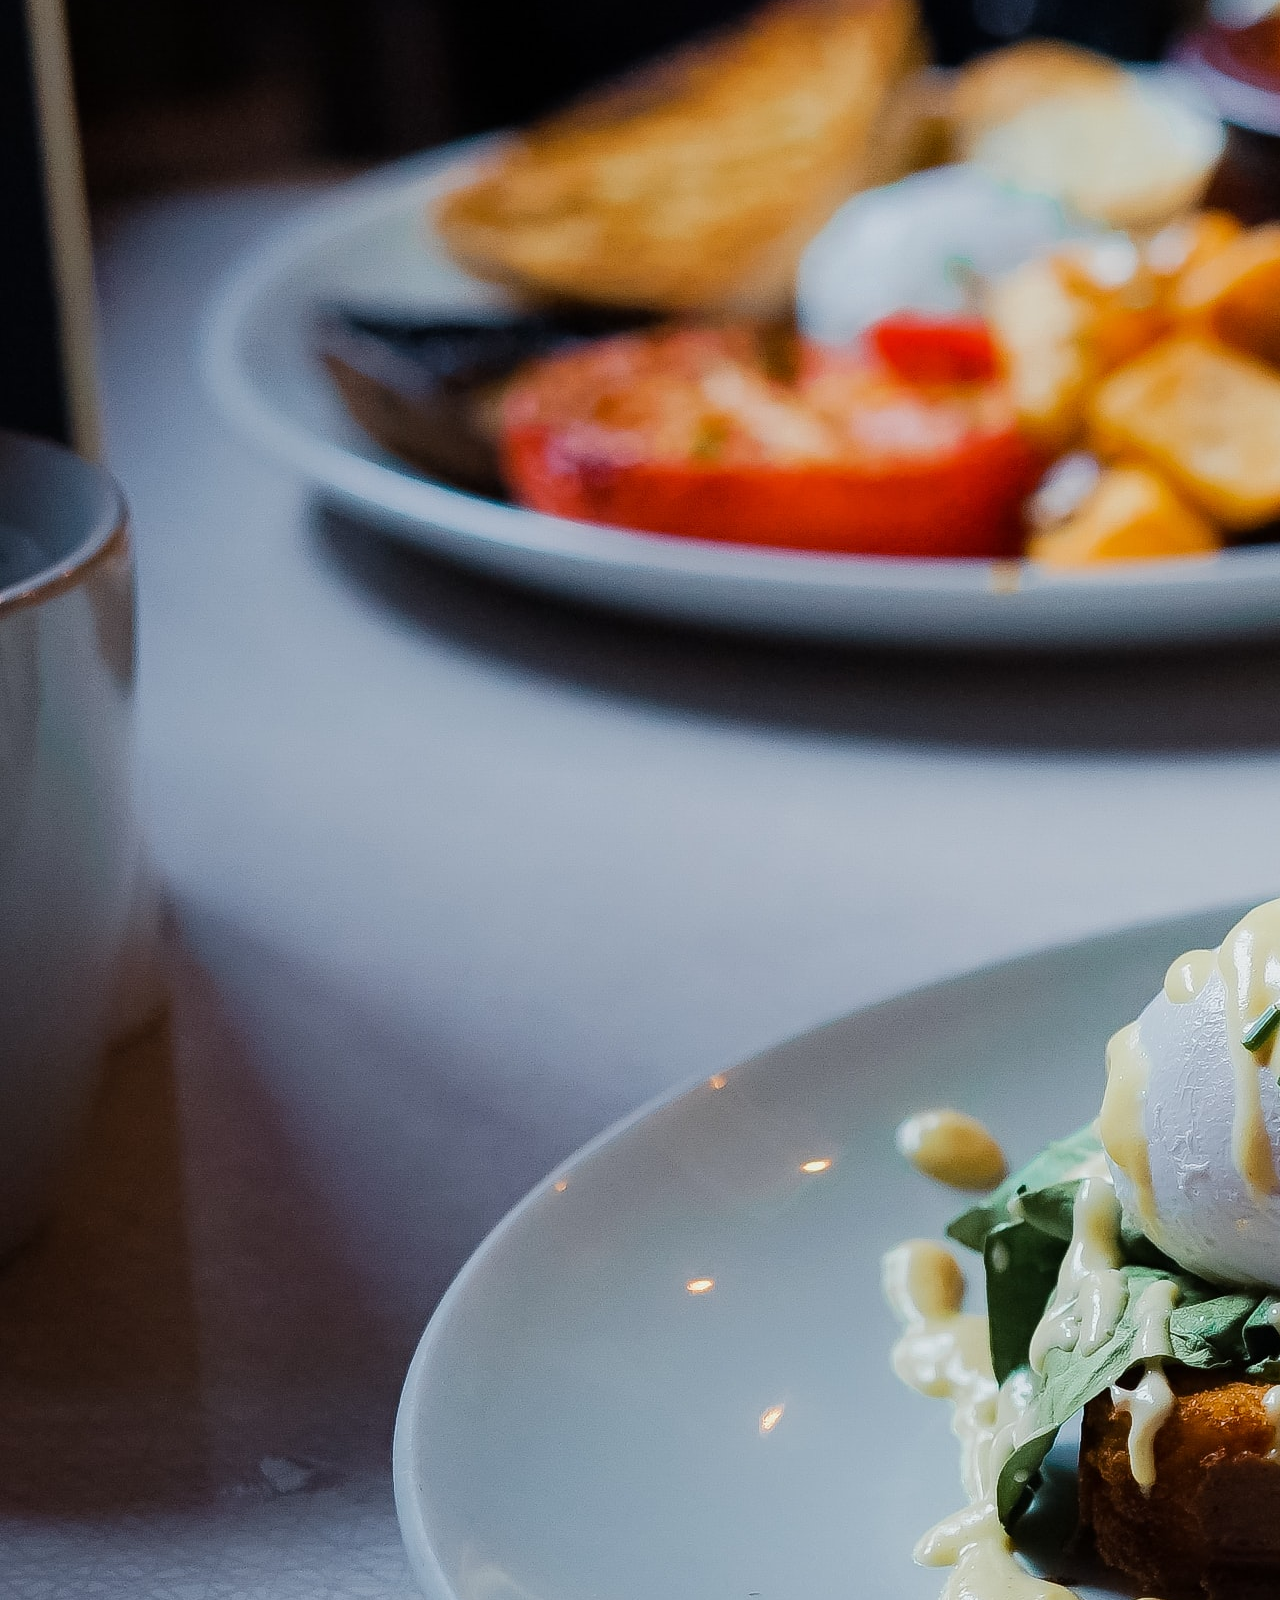
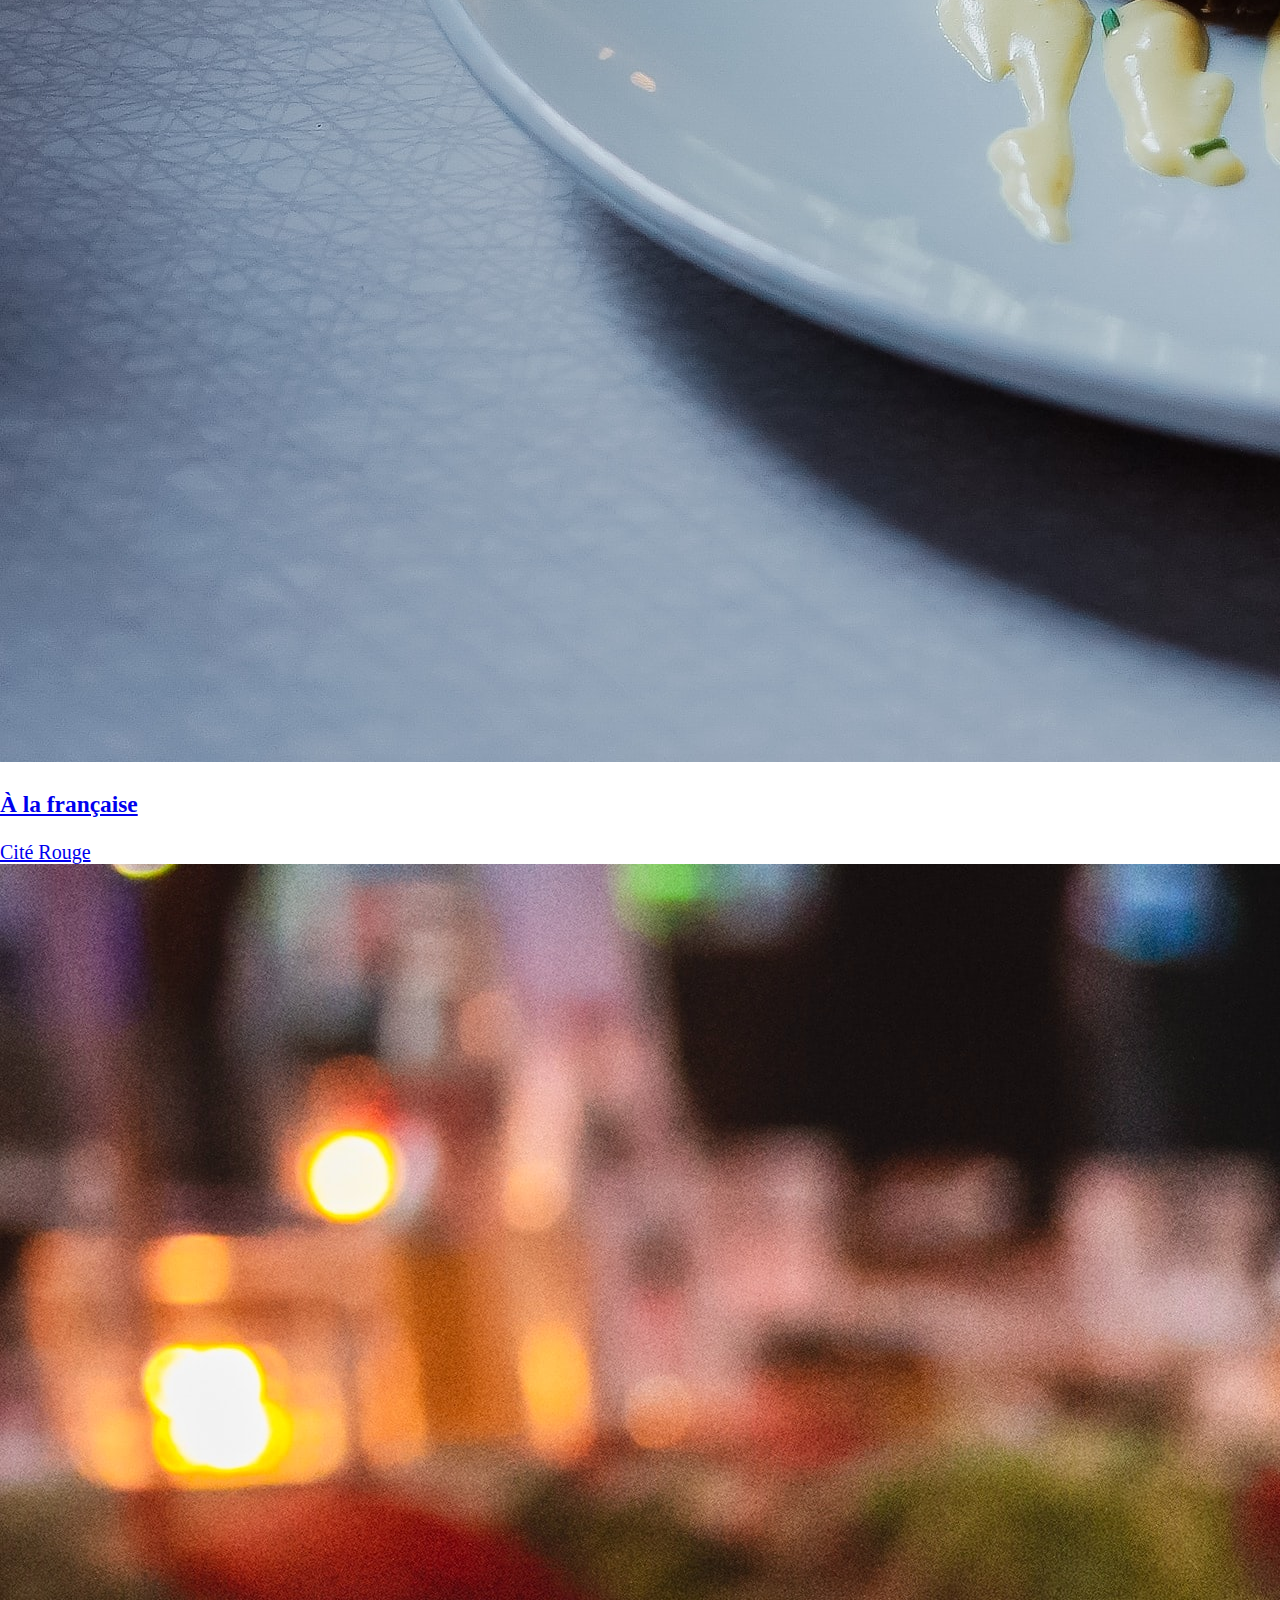
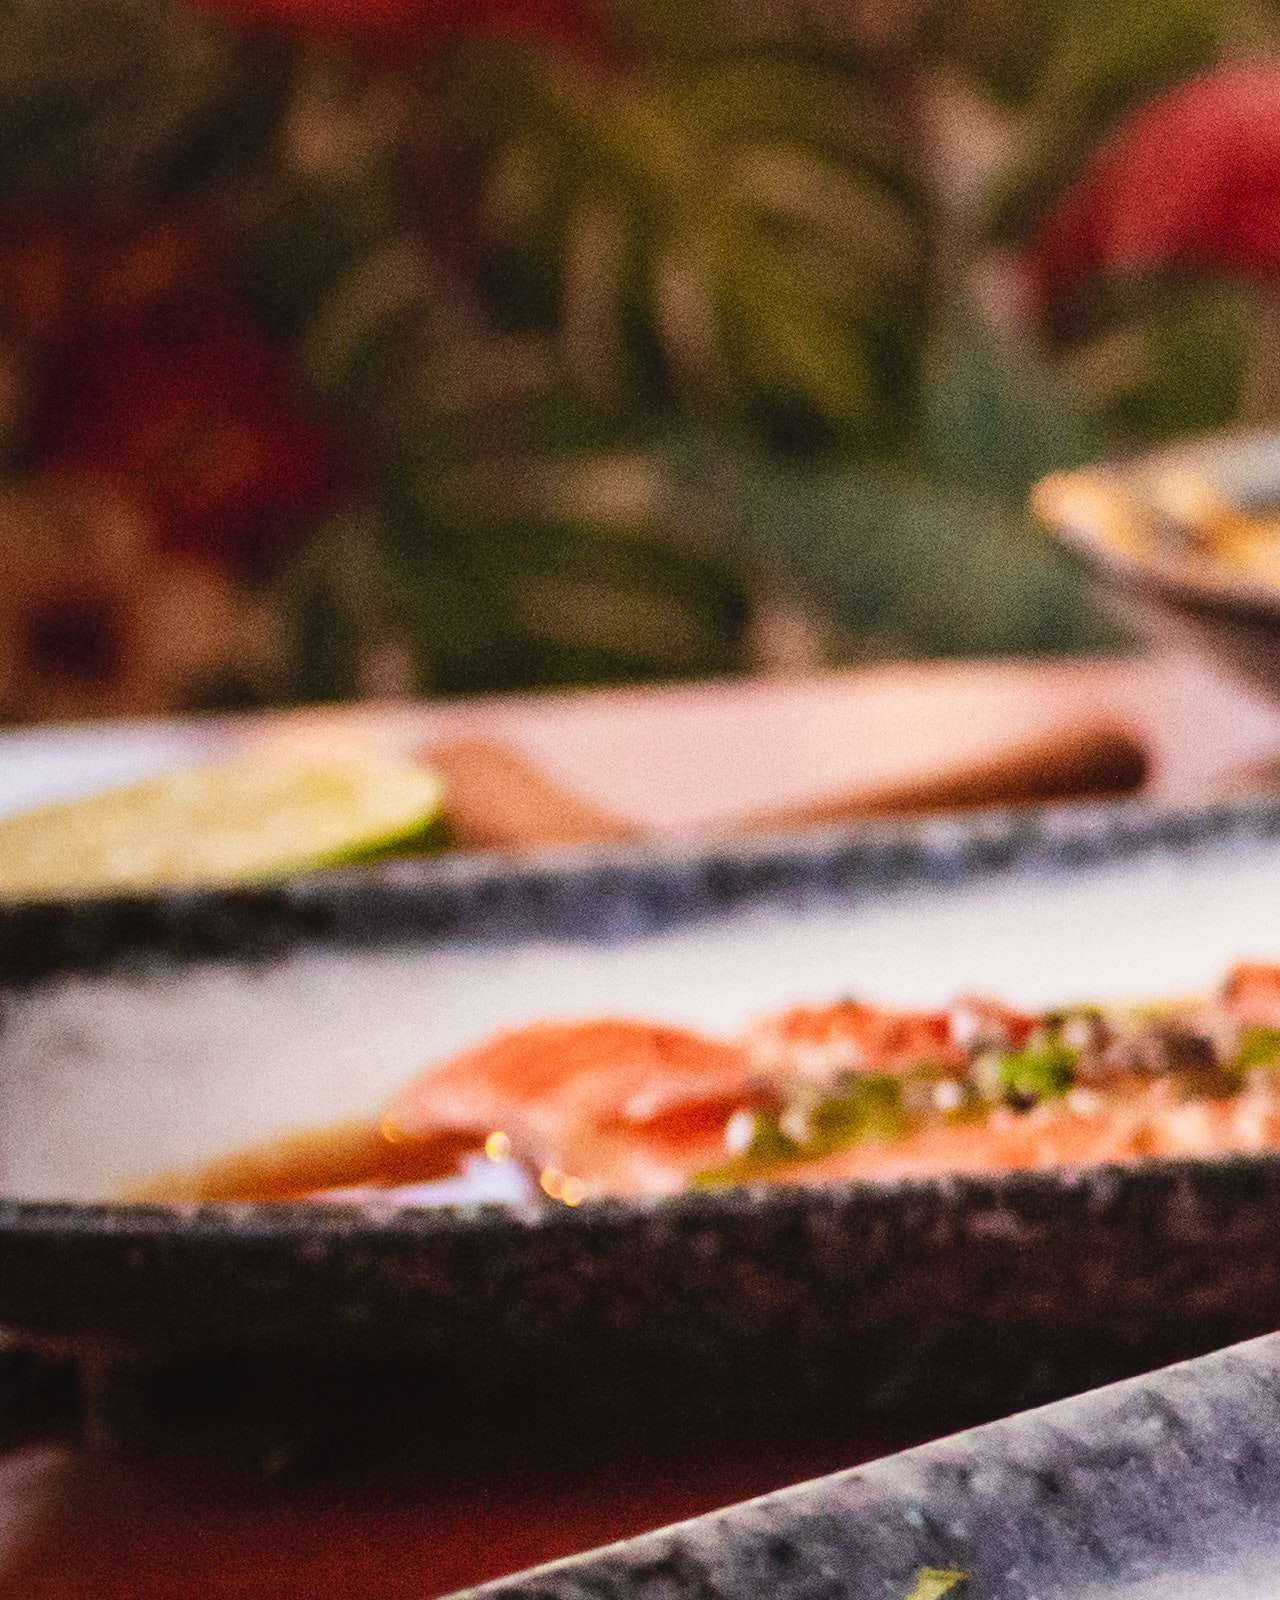
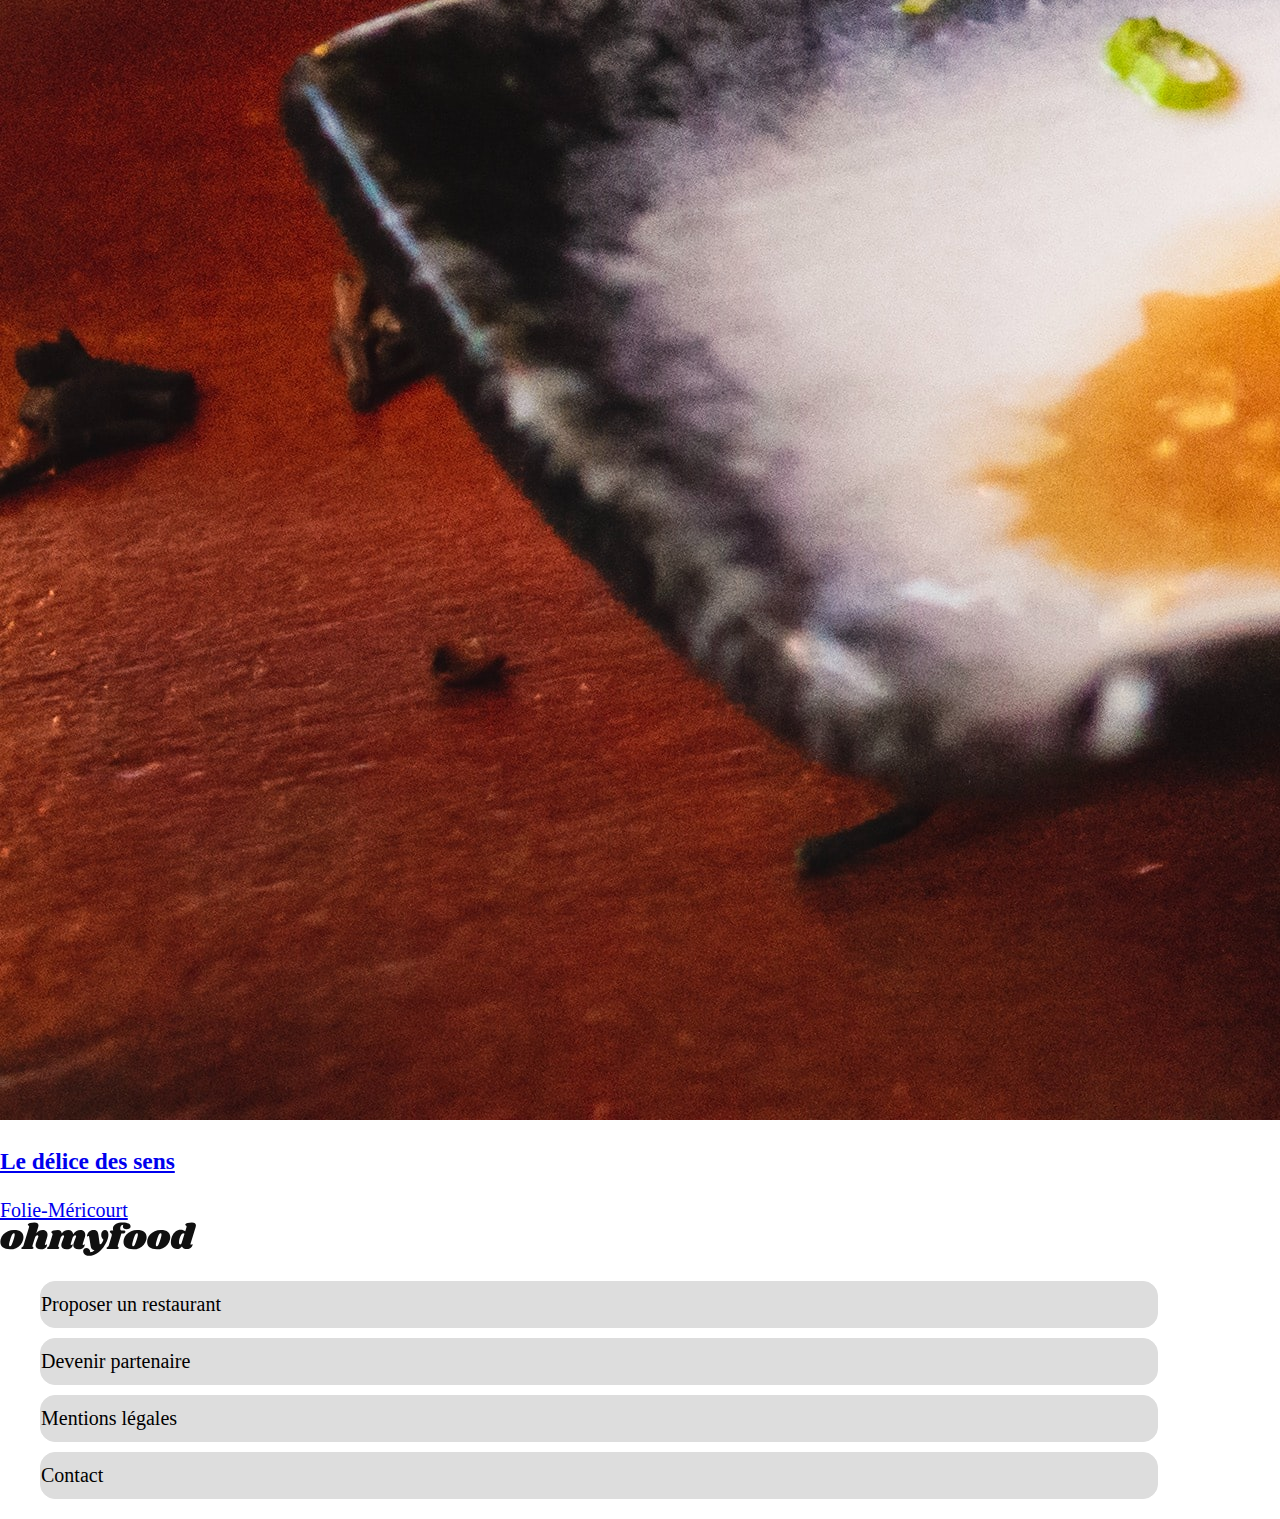
==== commit 13354306: "création header +section1" ====
--- a/index.html
+++ b/index.html
@@ -2,7 +2,7 @@
 <html lang="fr">
     <head>
         <meta charset="utf-8">
-        <!-- <link rel="stylesheet" href=""> -->
+        <link rel="stylesheet" href="css/style.css">
         <link rel="stylesheet" href="https://cdnjs.cloudflare.com/ajax/libs/font-awesome/6.2.0/css/all.min.css" integrity="sha512-xh6O/CkQoPOWDdYTDqeRdPCVd1SpvCA9XXcUnZS2FmJNp1coAFzvtCN9BmamE+4aHK8yyUHUSCcJHgXloTyT2A==" crossorigin="anonymous" referrerpolicy="no-referrer">
         <title>Ohmyfood</title>
     </head>
@@ -10,47 +10,50 @@
     <body>
         <header>
             <img src="images/logo/ohmyfood@2x.svg" alt="ohmyfood" id="omf">
-            <div>
-                <i class="fa-solid fa-location-dot"></i>
+            <div class="loca">
+                <i class="fa-solid fa-location-dot icone-loca"></i>
                 <span>Paris, Belleville</span>
             </div>
-            <h1>Réservez le menu qui vous convient</h1>
-            <div>Découvrez des restaurants d'exception, sélectionnés par nos soins.</div>
-            <a href="#restaurant">Explorer nos restaurants</a>
+
+            <div class="tr">
+                <h1>Réservez le menu qui vous convient</h1>
+                <div class="texte-tr">Découvrez des restaurants d'exception, sélectionnés par nos soins.</div>
+                <a href="#restaurant" id="explore">Explorer nos restaurants</a>
+            </div>
         </header>
 
         <main>
-            <section>
+            <section class="s-un">
                 <h2>Fonctionnement</h2>
                 <ul>
                     <li>
-                        <i class="fa-solid fa-1"></i>
-                        <i class="fa-solid fa-mobile-screen-button"></i>
-                        <span>Choisissez un restaurant</span>
+                        <i class="fa-solid fa-1 nombre un"></i>
+                        <i class="fa-solid fa-mobile-screen-button tlm"></i>
+                        <div class="fonction">Choisissez un restaurant</div>
                     </li>
 
                     <li>
-                        <i class="fa-solid fa-2"></i>
-                        <i class="fa-solid fa-list-ul"></i>
-                        <span>Composez votre menu</span>
+                        <i class="fa-solid fa-2 nombre deux"></i>
+                        <i class="fa-solid fa-list-ul tlm"></i>
+                        <div class="fonction">Composez votre menu</div>
                     </li>
 
                     <li>
-                        <i class="fa-solid fa-3"></i>
-                        <i class="fa-solid fa-store"></i>
-                        <span>Dégustez au restaurant</span>
+                        <i class="fa-solid fa-3 nombre trois"></i>
+                        <i class="fa-solid fa-store tlm"></i>
+                        <div class="fonction">Dégustez au restaurant</div>
                     </li>
 
                 </ul>
                
             </section>
 
-            <section>
+            <section class="s-deux">
                 <h2 id="restaurant">Restaurants</h2>
 
                 <div>
                     <span>Nouveau</span>
-                    <a href="#">
+                    <a href="menu/menu_palette.html">
                         <article class="carte_restaurants">
                             <div class="carte-image"><img class="img_restau" src="images/restaurants/jay-wennington-N_Y88TWmGwA-unsplash.jpg" alt="Palette"></div>
                             <div class="carte-corps">
@@ -64,7 +67,7 @@
 
                 <div>
                     <span>Nouveau</span>
-                    <a href="#">
+                    <a href="#menu/menu_enchantee">
                         <article class="carte_restaurants">
                             <div class="carte-image"><img class="img_restau" src="images/restaurants/stil-u2Lp8tXIcjw-unsplash.jpg" alt="Enchantée"></div>
                             <div class="carte-corps">
@@ -77,7 +80,7 @@
                 </div>
 
                 <div>
-                    <a href="#">
+                    <a href="#menu/menu_francaise">
                         <article class="carte_restaurants">
                             <div class="carte-image"><img class="img_restau" src="images/restaurants/toa-heftiba-DQKerTsQwi0-unsplash.jpg" alt="Française"></div>
                             <div class="carte-corps">
@@ -90,7 +93,7 @@
                 </div>
 
                 <div>
-                    <a href="#">
+                    <a href="#menu_delice">
                         <article class="carte_restaurants">
                             <div class="carte-image"><img class="img_restau" src="images/restaurants/louis-hansel-shotsoflouis-qNBGVyOCY8Q-unsplash.jpg" alt="Délice"></div>
                             <div class="carte-corps">
--- a/css/style.css
+++ b/css/style.css
@@ -0,0 +1,119 @@
+body {
+    font-size: 20px;
+    margin: 10px auto 0 auto;
+}
+
+header {
+    width: auto;
+    height: 360px;
+    display: flex;
+    flex-direction: column;
+}
+
+#omf {
+    width: auto;
+    display: flex;
+    justify-content: space-around; 
+    margin-bottom: 10px;
+}
+
+.loca {
+    text-align: center;
+    background-color: rgb(196, 196, 196);
+    padding: 5px 0;
+}
+
+.icone-loca {
+    margin-right: 10px;
+}
+
+.tr {
+    background-color: rgb(221, 221, 221);
+    height: 280px;
+}
+
+h1 {
+    font-size: 40px;
+    text-align: center;
+    margin: 20px 0 10px 0;
+}
+
+.texte-tr {
+    font-size: 25px;
+    text-align: center;
+    margin-bottom: 20px;
+}
+
+.tr a {
+    display: block;
+    margin: 0 auto;
+    width: 200px;
+    text-align: center;
+    border: 2px solid black;
+    border-radius: 17px;
+    padding: 3px 6px ;
+}
+
+#explore {
+    color: white;
+    text-decoration: none;
+}
+
+.s-un {
+    margin-bottom: 80px;
+}
+
+h2 {
+    padding-left: 15px;
+}
+
+ul {
+    list-style-type: none;
+}
+
+li {
+    border: 1px solid rgb(221, 221, 221);
+    border-radius: 15px;
+    background-color: rgb(221, 221, 221);
+    height: 45px;
+    margin: 10px 0;
+    width: 90%;
+    display: flex;
+    align-items: center;
+}
+
+.nombre {
+    font-size: 15px;
+    border: 1px solid #9356DC ;
+    background-color: #9356DC;
+    color: white;
+    border-radius: 50px;
+
+}
+
+.un {
+    padding: 3px 7px;
+    margin-left: -10px ;
+    margin-right: 15px;
+}
+
+.deux {
+    padding: 3px 6px;
+    margin-left: -10px;
+    margin-right: 15px;
+}
+
+.trois {
+    padding: 3px 4px;
+    margin-left: -10px;
+    margin-right: 15px;
+}
+
+.tlm {
+    margin-right: 15px;
+    color: #9356DC;
+}
+
+
+
+
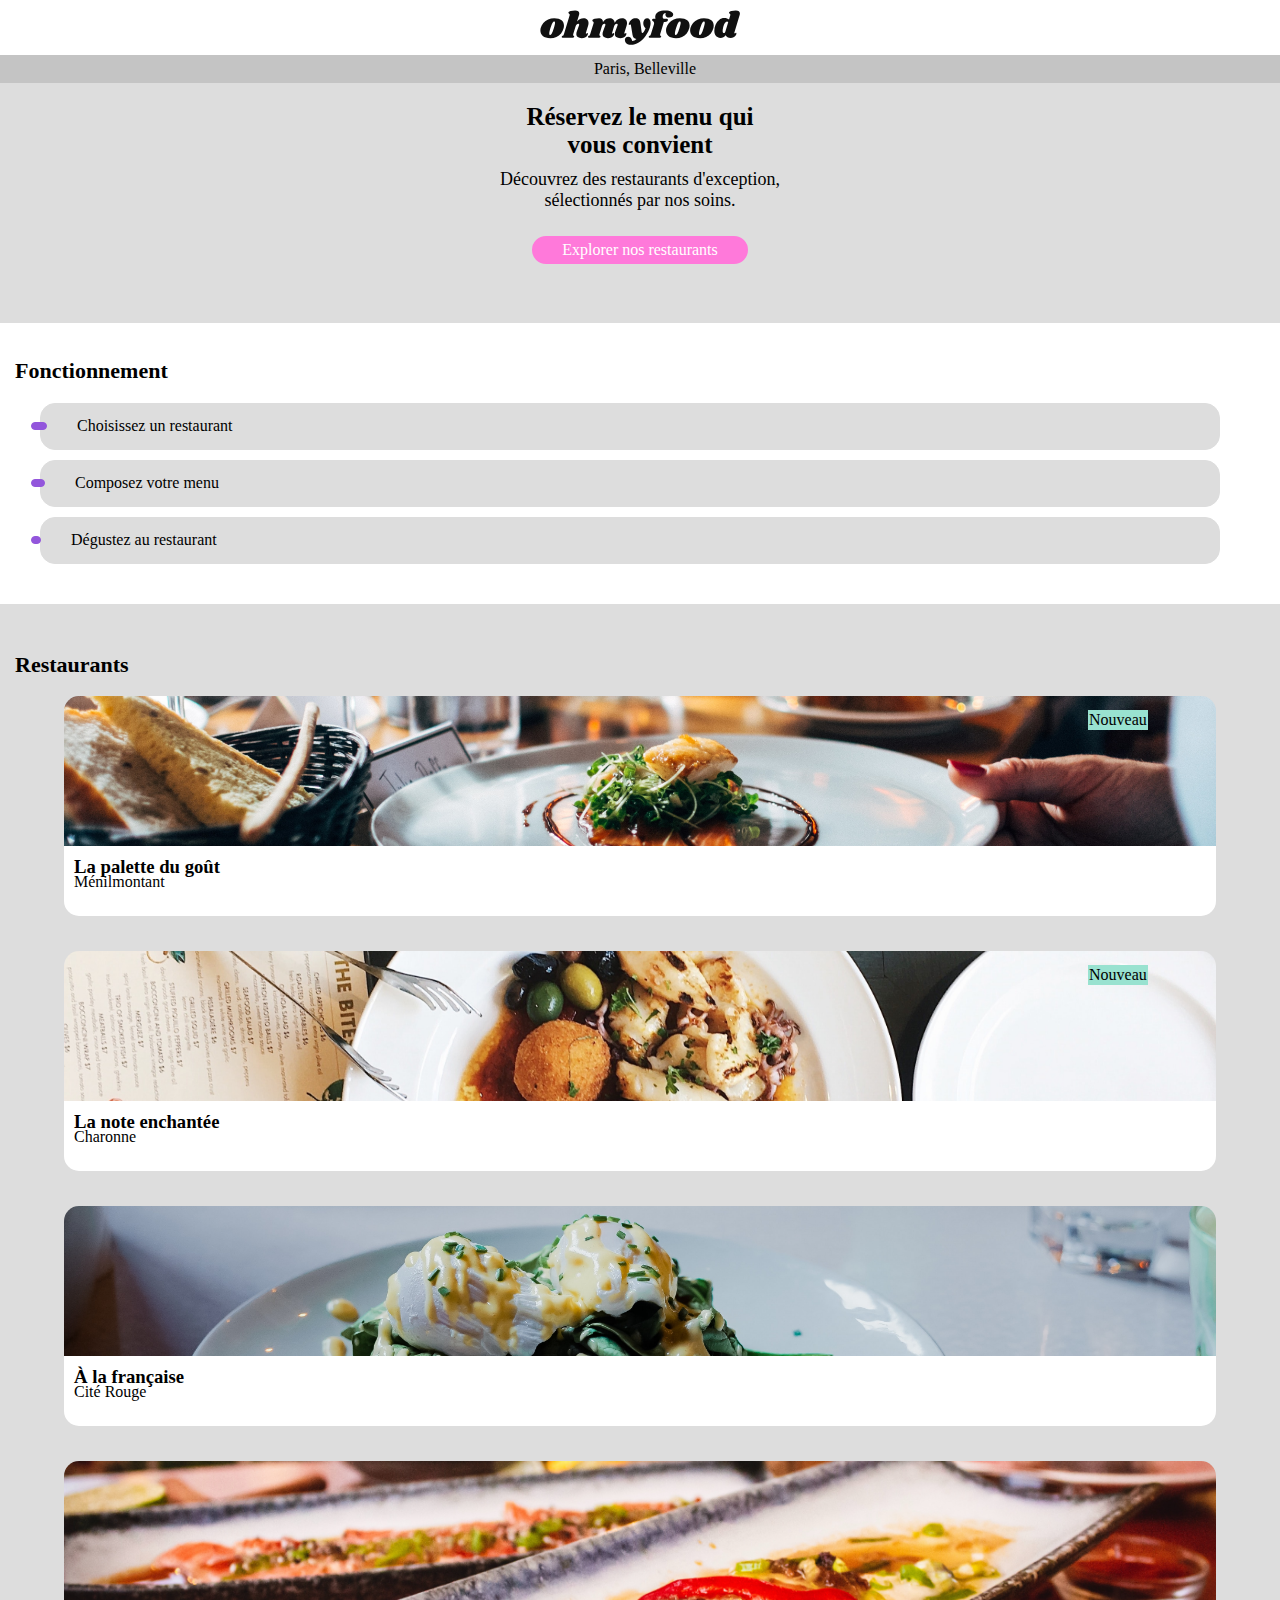
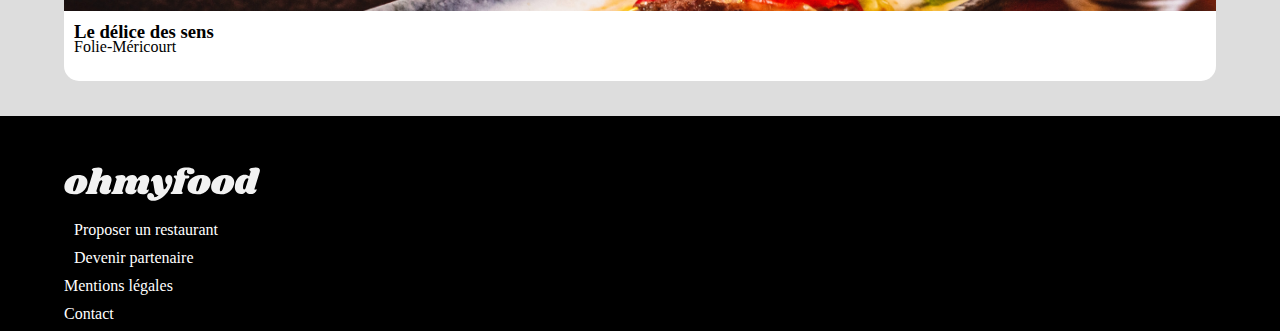
==== commit 004a73ab: "ajout de nv fichier" ====
--- a/index.html
+++ b/index.html
@@ -16,8 +16,10 @@
             </div>
 
             <div class="tr">
-                <h1>Réservez le menu qui vous convient</h1>
-                <div class="texte-tr">Découvrez des restaurants d'exception, sélectionnés par nos soins.</div>
+                <h1 class="c1h1">Réservez le menu qui</h1>
+                <h1 class="c2h1">vous convient</h1>
+                <div class="texte-tr-un">Découvrez des restaurants d'exception,</div>
+                <div class="texte-tr-deux">sélectionnés par nos soins.</div>
                 <a href="#restaurant" id="explore">Explorer nos restaurants</a>
             </div>
         </header>
@@ -26,19 +28,19 @@
             <section class="s-un">
                 <h2>Fonctionnement</h2>
                 <ul>
-                    <li>
+                    <li class="li-s-un">
                         <i class="fa-solid fa-1 nombre un"></i>
                         <i class="fa-solid fa-mobile-screen-button tlm"></i>
                         <div class="fonction">Choisissez un restaurant</div>
                     </li>
 
-                    <li>
+                    <li class="li-s-un">
                         <i class="fa-solid fa-2 nombre deux"></i>
                         <i class="fa-solid fa-list-ul tlm"></i>
                         <div class="fonction">Composez votre menu</div>
                     </li>
 
-                    <li>
+                    <li class="li-s-un">
                         <i class="fa-solid fa-3 nombre trois"></i>
                         <i class="fa-solid fa-store tlm"></i>
                         <div class="fonction">Dégustez au restaurant</div>
@@ -49,57 +51,73 @@
             </section>
 
             <section class="s-deux">
-                <h2 id="restaurant">Restaurants</h2>
+                <h2 id="t-restaurant">Restaurants</h2>
 
                 <div>
-                    <span>Nouveau</span>
-                    <a href="menu/menu_palette.html">
+                    <div class="restaurant">
+                        <a href="menu/menu_palette.html">
+                            <article class="carte_restaurants">
+                                <div class="carte-image">
+                                    <img class="img_restau" src="images/restaurants/jay-wennington-N_Y88TWmGwA-unsplash.jpg" alt="Palette">
+                                    <div class="nv">Nouveau</div>
+                                </div>
+                                <div class="carte-corps">
+                                    <div class="pl-coeur">
+                                        <h3 class="carte-titre">La palette du goût</h3>
+                                        <i class="fa-regular fa-heart coeur"></i>
+                                    </div>
+                                    <p class="carte-legende">Ménilmontant</p>
+                                </div>
+                            </article>
+                        </a>
+                    </div>
+                </div>
+
+                <div>
+                    <div class="restaurant">
+                        <a href="menu/menu_enchantee.html">
+                            <article class="carte_restaurants">
+                                <div class="carte-image">
+                                    <img class="img_restau" src="images/restaurants/stil-u2Lp8tXIcjw-unsplash.jpg" alt="Enchantée">
+                                    <div class="nv">Nouveau</div>
+                                </div>
+                                <div class="carte-corps">
+                                    <div class="pl-coeur">
+                                        <h3 class="carte-titre">La note enchantée</h3>
+                                        <i class="fa-regular fa-heart coeur"></i>
+                                    </div>
+                                    <div class="carte-legende">Charonne</div>
+                                </div>
+                            </article>
+                        </a>
+                    </div>
+                </div>
+
+                <div class="restaurant">
+                    <a href="menu/menu_francaise.html">
                         <article class="carte_restaurants">
-                            <div class="carte-image"><img class="img_restau" src="images/restaurants/jay-wennington-N_Y88TWmGwA-unsplash.jpg" alt="Palette"></div>
+                            <div class="carte-image"><img class="img_restau" src="images/restaurants/toa-heftiba-DQKerTsQwi0-unsplash.jpg" alt="Française"></div>
                             <div class="carte-corps">
-                                <h3 class="carte-titre">La palette du goût</h3>
-                                <p class="carte-legende">Ménilmontant</p>
-                                <div class="coeur"></div>
+                                <div class="pl-coeur">
+                                    <h3 class="carte-titre">À la française</h3>
+                                    <i class="fa-regular fa-heart coeur"></i>
+                                </div>
+                                <div class="carte-legende">Cité Rouge</div>
                             </div>
                         </article>
                     </a>
                 </div>
 
-                <div>
-                    <span>Nouveau</span>
-                    <a href="#menu/menu_enchantee">
-                        <article class="carte_restaurants">
-                            <div class="carte-image"><img class="img_restau" src="images/restaurants/stil-u2Lp8tXIcjw-unsplash.jpg" alt="Enchantée"></div>
-                            <div class="carte-corps">
-                                <h3 class="carte-titre">La note enchantée</h3>
-                                <div class="carte-legende">Charonne</div>
-                                <div class="coeur"></div>
-                            </div>
-                        </article>
-                    </a>
-                </div>
-
-                <div>
-                    <a href="#menu/menu_francaise">
-                        <article class="carte_restaurants">
-                            <div class="carte-image"><img class="img_restau" src="images/restaurants/toa-heftiba-DQKerTsQwi0-unsplash.jpg" alt="Française"></div>
-                            <div class="carte-corps">
-                                <h3 class="carte-titre">À la française</h3>
-                                <div class="carte-legende">Cité Rouge</div>
-                                <div class="coeur"></div>
-                            </div>
-                        </article>
-                    </a>
-                </div>
-
-                <div>
-                    <a href="#menu_delice">
+                <div class="restaurant">
+                    <a href="menu/menu_delice.html">
                         <article class="carte_restaurants">
                             <div class="carte-image"><img class="img_restau" src="images/restaurants/louis-hansel-shotsoflouis-qNBGVyOCY8Q-unsplash.jpg" alt="Délice"></div>
                             <div class="carte-corps">
-                                <h3 class="carte-titre">Le délice des sens</h3>
+                                <div class="pl-coeur">
+                                    <h3 class="carte-titre">Le délice des sens</h3>
+                                    <i class="fa-regular fa-heart coeur"></i>
+                                </div>
                                 <div class="carte-legende">Folie-Méricourt</div>
-                                <div class="coeur"></div>
                             </div>
                         </article>
                     </a>
@@ -111,17 +129,17 @@
         <footer>
             <img src="images/logo/ohmyfood@2x.svg" alt="ohmyfood" id="omfpt">
             
-            <ul>
-                <li>
-                    <i class="fa-solid fa-utensils"></i>
+            <ul class="tt-lien">
+                <li class="lien">
+                    <i class="fa-solid fa-utensils icone-footer"></i>
                     <span>Proposer un restaurant</span>
                 </li>
-                <li>
-                    <i class="fa-regular fa-handshake-angle"></i>
+                <li class="lien">
+                    <i class="fa-solid fa-handshake-angle icone-footer"></i>
                     <span>Devenir partenaire</span>
                 </li>
-                <li>Mentions légales</li>
-                <li>Contact</li>
+                <li class="lien">Mentions légales</li>
+                <li class="lien">Contact</li>
             </ul>
         </footer>
 
--- a/css/style.css
+++ b/css/style.css
@@ -1,20 +1,19 @@
 body {
-    font-size: 20px;
+    font-size: 16px;
     margin: 10px auto 0 auto;
 }
 
 header {
     width: auto;
-    height: 360px;
+    height: 330px;
     display: flex;
     flex-direction: column;
 }
 
 #omf {
-    width: auto;
-    display: flex;
-    justify-content: space-around; 
-    margin-bottom: 10px;
+    width: 200px;
+    display: flex;
+    margin: 0 auto 10px auto;
 }
 
 .loca {
@@ -29,19 +28,31 @@
 
 .tr {
     background-color: rgb(221, 221, 221);
-    height: 280px;
+    height: 240px;
 }
 
 h1 {
-    font-size: 40px;
-    text-align: center;
-    margin: 20px 0 10px 0;
-}
-
-.texte-tr {
     font-size: 25px;
     text-align: center;
-    margin-bottom: 20px;
+}
+
+.c1h1 {
+    margin: 20px 0 0 0;
+}
+
+.c2h1 {
+    margin: 0 0 10px 0;
+}
+
+.texte-tr-un {
+    font-size: 18px;
+    text-align: center;
+}
+
+.texte-tr-deux {
+    font-size: 18px;
+    text-align: center;
+    margin-bottom: 25px;
 }
 
 .tr a {
@@ -49,7 +60,8 @@
     margin: 0 auto;
     width: 200px;
     text-align: center;
-    border: 2px solid black;
+    border: 2px solid #ff79da;
+    background-color: #ff79da;
     border-radius: 17px;
     padding: 3px 6px ;
 }
@@ -60,24 +72,25 @@
 }
 
 .s-un {
-    margin-bottom: 80px;
+    margin-bottom: 40px;
 }
 
 h2 {
     padding-left: 15px;
+    font-size: 22px;
 }
 
 ul {
     list-style-type: none;
 }
 
-li {
+.li-s-un {
     border: 1px solid rgb(221, 221, 221);
     border-radius: 15px;
     background-color: rgb(221, 221, 221);
     height: 45px;
     margin: 10px 0;
-    width: 90%;
+    width: 95%;
     display: flex;
     align-items: center;
 }
@@ -114,6 +127,111 @@
     color: #9356DC;
 }
 
-
-
-
+.s-deux {
+    background-color: rgb(221, 221, 221);
+    padding-top: 30px;
+    display: flex;
+    flex-direction: column;
+    width: 100%;
+}
+
+.restaurant {
+    display: flex;
+    justify-content: space-around;
+}
+
+.restaurant a {
+    width: 90%;
+    text-decoration: none;
+}
+
+.carte_restaurants {
+    height: 255px;
+    display: flex;
+    flex-direction: column;
+}
+
+.carte-image {
+    width: 100%;
+    height: 150px;
+}
+
+.img_restau {
+    width: 100%;
+    object-fit: cover;
+    height: 150px;
+    border-radius: 15px 15px 0 0;
+    z-index: 1;
+}
+
+.nv {
+    position: absolute;
+    z-index: 2;
+    border: 1px solid #99e2d0;
+    background-color: #99e2d0;
+    margin-top: -140px;
+    margin-left: 80%;
+    color: black;
+}
+
+.carte-corps {
+    background-color: white;
+    height: 70px;
+    border-radius: 0 0 15px 15px;
+}
+
+.pl-coeur {
+    display: flex;
+    flex-direction: row;
+    justify-content: space-between;
+}
+
+.coeur {
+    font-size: 25px;
+    padding: 22px 22px 0px 0px;
+    color: black;
+}
+
+.carte-titre {
+    margin: 10px 0 5px 0;
+    color: black;
+    padding-left: 10px;
+}
+
+.carte-legende {
+    margin: -10px 0 15px 0;
+    color: black;
+    padding-left: 10px;
+}
+
+footer {
+    background-color: black;
+    height: 215px;
+}
+
+#omfpt {
+    filter: contrast(0%) brightness(190%);
+    margin-top: 4%;
+    margin-left: 5%;
+}
+
+.tt-lien {
+    padding: 0;
+}
+
+.lien {
+    background-color: black;
+    border-color: black;
+    color: white;
+    margin-left: 5%;
+    margin-top: 10px;
+    margin-bottom: 10px;
+}
+
+.icone-footer {
+    padding: 0 10px 0 0;
+}
+
+
+
+
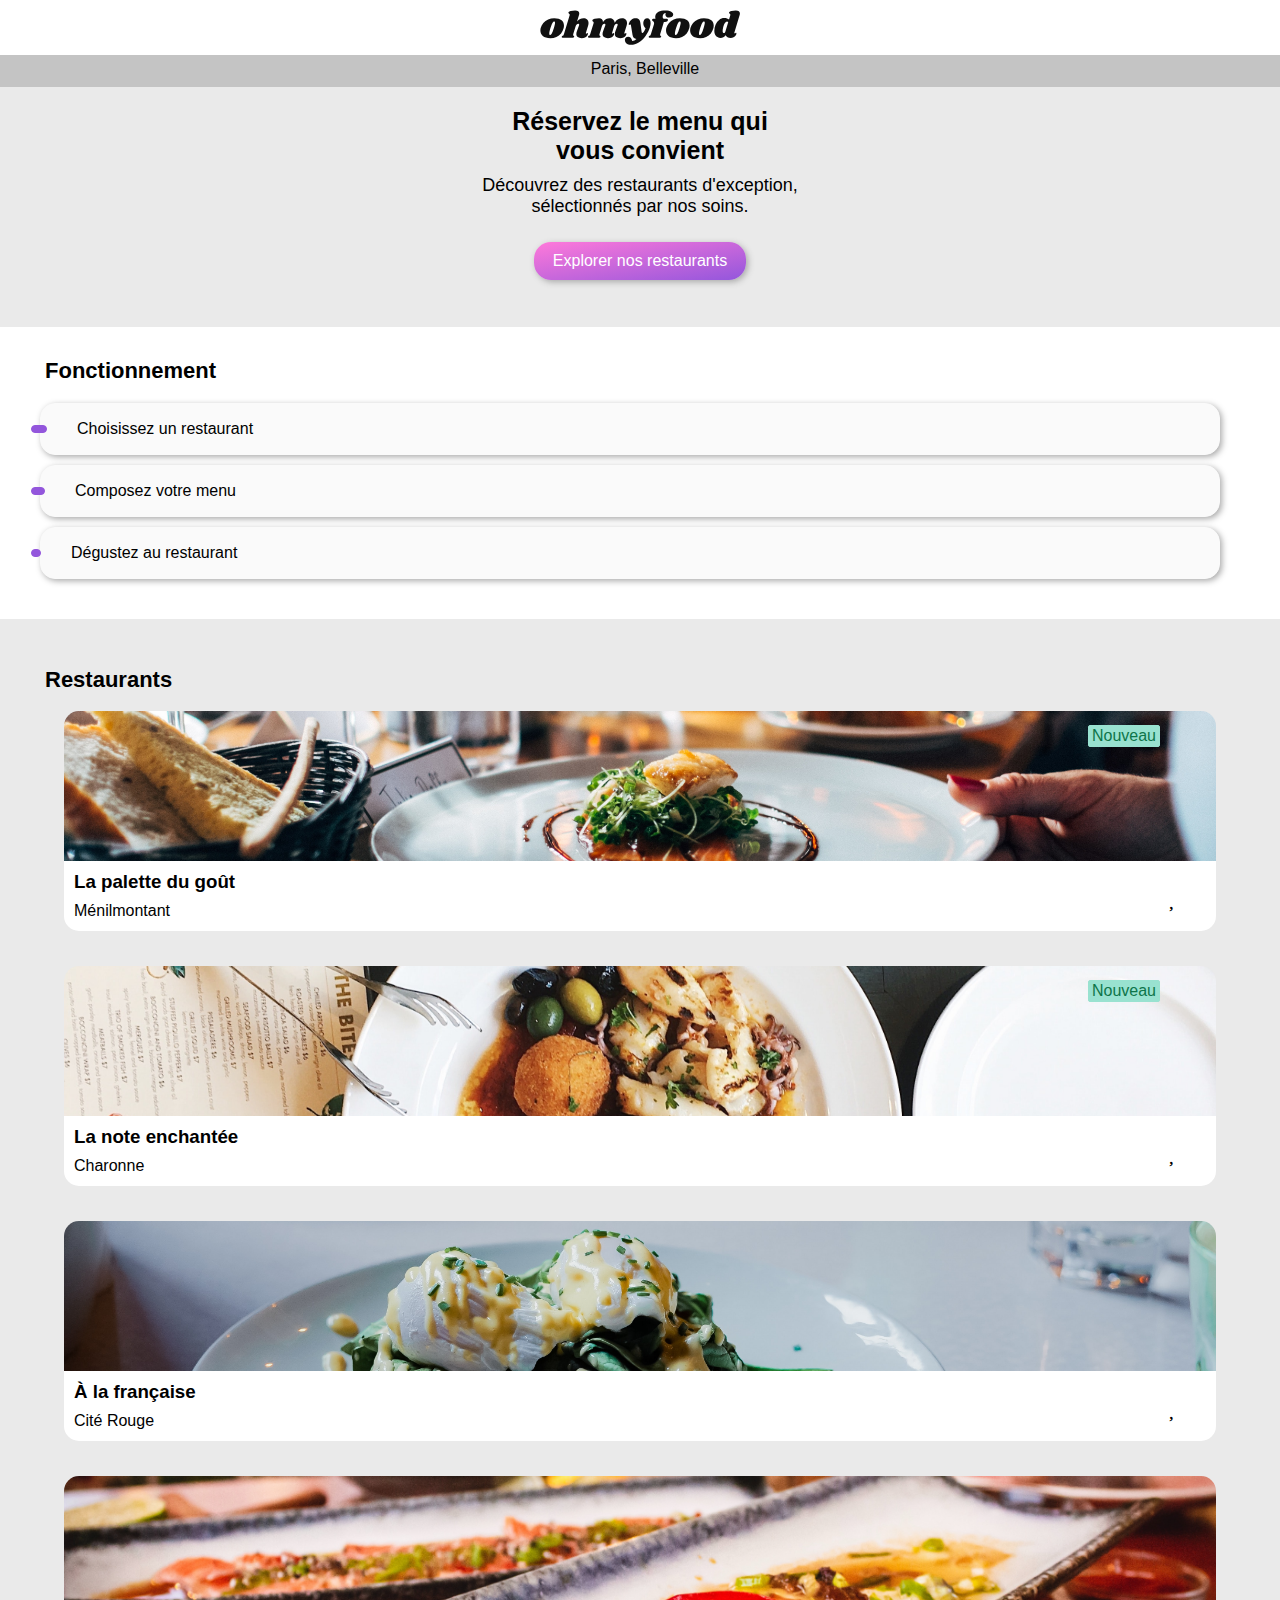
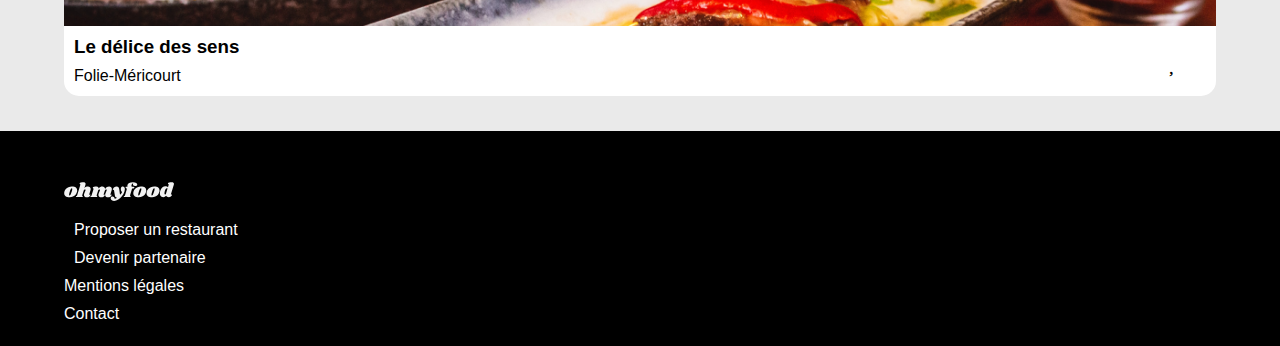
==== commit 5ca39ab2: "animations bouton vert+ police (a revoir)" ====
--- a/index.html
+++ b/index.html
@@ -139,7 +139,7 @@
                     <span>Devenir partenaire</span>
                 </li>
                 <li class="lien">Mentions légales</li>
-                <li class="lien">Contact</li>
+                <li class="lien"><a href="mailto: ohmyfood@orange.fr">Contact</a></li>
             </ul>
         </footer>
 
--- a/css/style.css
+++ b/css/style.css
@@ -1,6 +1,7 @@
 body {
     font-size: 16px;
     margin: 10px auto 0 auto;
+    font-family: 'Roboto', sans-serif;
 }
 
 header {
@@ -20,6 +21,7 @@
     text-align: center;
     background-color: rgb(196, 196, 196);
     padding: 5px 0;
+    height: 22px;
 }
 
 .icone-loca {
@@ -27,7 +29,7 @@
 }
 
 .tr {
-    background-color: rgb(221, 221, 221);
+    background-color: rgb(234, 234, 234);
     height: 240px;
 }
 
@@ -59,16 +61,24 @@
     display: block;
     margin: 0 auto;
     width: 200px;
-    text-align: center;
-    border: 2px solid #ff79da;
-    background-color: #ff79da;
+    height: 32px;
+    background: linear-gradient(to bottom right, #FF79DA, #9356DC);
     border-radius: 17px;
-    padding: 3px 6px ;
+    padding: 3px 6px;
+    display: flex;
+    align-items: center;
+    justify-content: center;
+    box-shadow: 2px 2px 6px rgb(169, 169, 169);
 }
 
 #explore {
     color: white;
     text-decoration: none;
+}
+
+.tr a:hover {
+    opacity: 0.9;
+    box-shadow: 3px 3px 8px rgb(88, 88, 88);
 }
 
 .s-un {
@@ -78,6 +88,7 @@
 h2 {
     padding-left: 15px;
     font-size: 22px;
+    margin-left: 30px;
 }
 
 ul {
@@ -85,14 +96,20 @@
 }
 
 .li-s-un {
-    border: 1px solid rgb(221, 221, 221);
+    border: 1px solid rgb(250, 250, 250);
     border-radius: 15px;
-    background-color: rgb(221, 221, 221);
-    height: 45px;
+    background-color: rgb(250, 250, 250);
+    height: 50px;
     margin: 10px 0;
     width: 95%;
     display: flex;
     align-items: center;
+    box-shadow: 2px 2px 6px rgb(169, 169, 169);
+}
+
+.li-s-un:hover {
+    background-color: #e7d3ff;
+    border: #e7d3ff;
 }
 
 .nombre {
@@ -101,7 +118,6 @@
     background-color: #9356DC;
     color: white;
     border-radius: 50px;
-
 }
 
 .un {
@@ -124,11 +140,15 @@
 
 .tlm {
     margin-right: 15px;
+    color: rgb(169, 169, 169);
+}
+
+.li-s-un:hover .tlm {
     color: #9356DC;
 }
 
 .s-deux {
-    background-color: rgb(221, 221, 221);
+    background-color: rgb(234, 234, 234);
     padding-top: 30px;
     display: flex;
     flex-direction: column;
@@ -171,7 +191,13 @@
     background-color: #99e2d0;
     margin-top: -140px;
     margin-left: 80%;
-    color: black;
+    color: rgb(14, 117, 74);
+    border-radius: 2px;
+    width: 70px;
+    height: 20px;
+    display: flex;
+    justify-content: center;
+    align-items: center;
 }
 
 .carte-corps {
@@ -192,6 +218,19 @@
     color: black;
 }
 
+.fa-heart::after{
+    content: "\f004";
+    margin: 0px 0px 0px -25px;
+}
+
+.fa-heart:hover:after {
+    font-weight: 600;
+    color: transparent;
+    transition: 600ms ease-in-out;
+    background-image: linear-gradient(#9356DC, #FF79DA) !important;
+    -webkit-background-clip: text;
+}
+
 .carte-titre {
     margin: 10px 0 5px 0;
     color: black;
@@ -211,11 +250,13 @@
 
 #omfpt {
     filter: contrast(0%) brightness(190%);
+    width: 110px;
     margin-top: 4%;
     margin-left: 5%;
 }
 
 .tt-lien {
+    list-style-type: none;
     padding: 0;
 }
 
@@ -228,10 +269,11 @@
     margin-bottom: 10px;
 }
 
+.lien a {
+    color: white;
+    text-decoration: none;
+}
+
 .icone-footer {
     padding: 0 10px 0 0;
 }
-
-
-
-
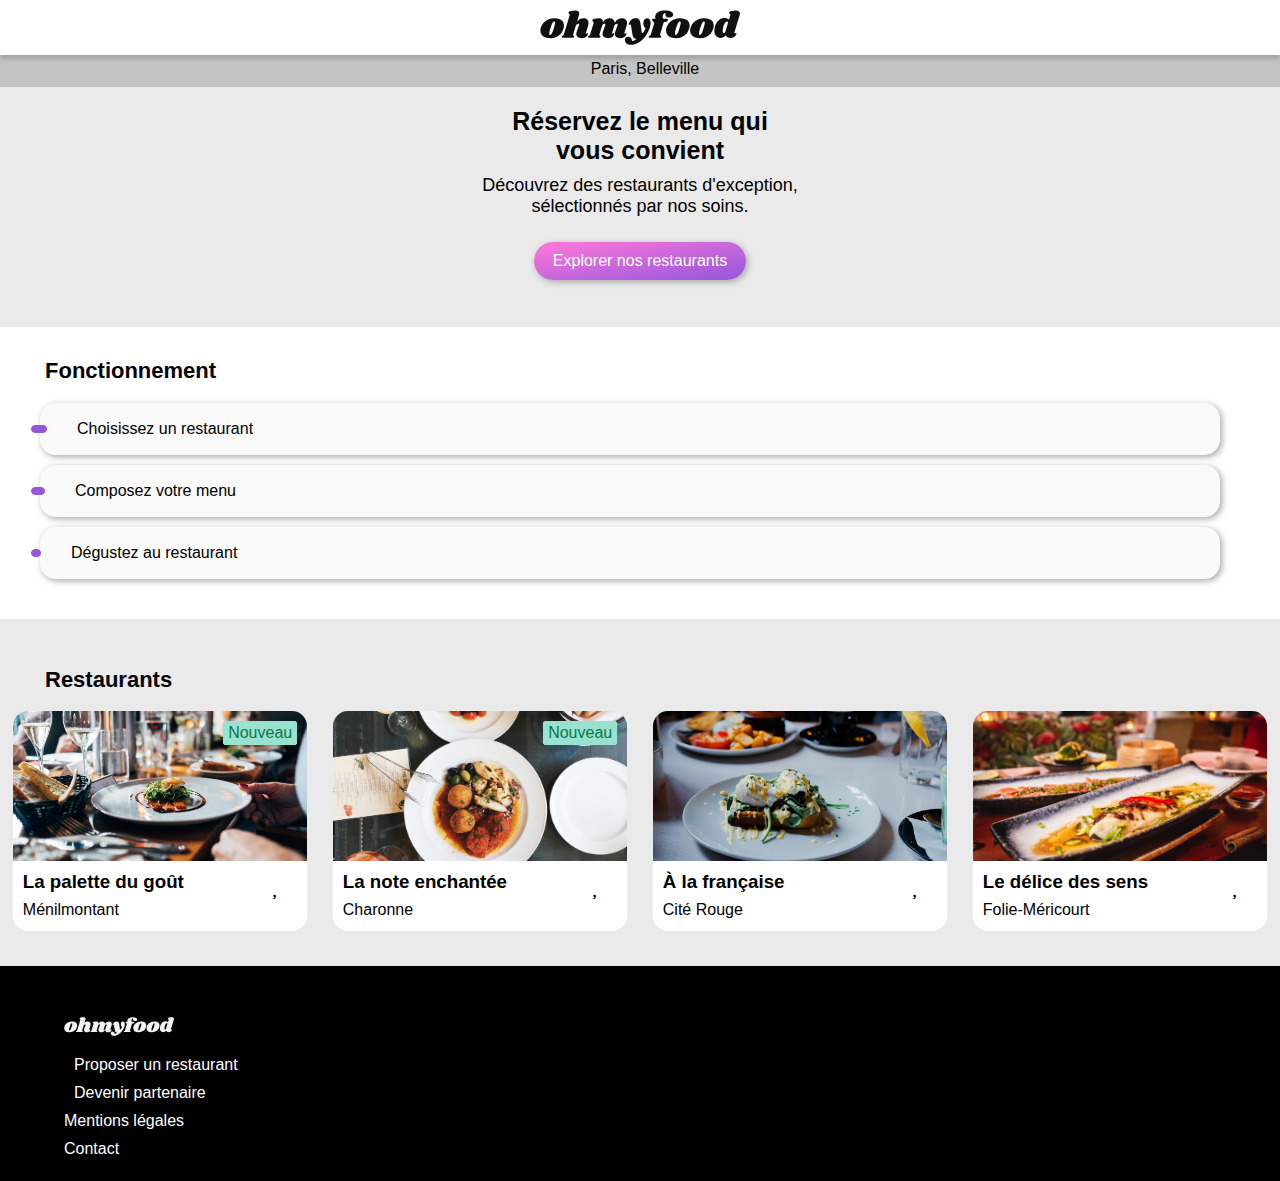
==== commit a049f7e6: "modification animation vert + qq details taille:paddiing..." ====
--- a/index.html
+++ b/index.html
@@ -2,14 +2,19 @@
 <html lang="fr">
     <head>
         <meta charset="utf-8">
+        <meta http-equiv="X-UA-Compatible" content="IE=edge">
+        <meta name="viewport" content="width=device-width, initial-scale=1.0">
         <link rel="stylesheet" href="css/style.css">
+        <link rel="stylesheet" href="css/MQstyle.css">
         <link rel="stylesheet" href="https://cdnjs.cloudflare.com/ajax/libs/font-awesome/6.2.0/css/all.min.css" integrity="sha512-xh6O/CkQoPOWDdYTDqeRdPCVd1SpvCA9XXcUnZS2FmJNp1coAFzvtCN9BmamE+4aHK8yyUHUSCcJHgXloTyT2A==" crossorigin="anonymous" referrerpolicy="no-referrer">
         <title>Ohmyfood</title>
     </head>
 
     <body>
         <header>
-            <img src="images/logo/ohmyfood@2x.svg" alt="ohmyfood" id="omf">
+            <div class="header-img">
+                <img src="images/logo/ohmyfood@2x.svg" alt="ohmyfood" id="omf">
+            </div>
             <div class="loca">
                 <i class="fa-solid fa-location-dot icone-loca"></i>
                 <span>Paris, Belleville</span>
@@ -53,13 +58,14 @@
             <section class="s-deux">
                 <h2 id="t-restaurant">Restaurants</h2>
 
-                <div>
+                <div class="carte">
+                    
                     <div class="restaurant">
                         <a href="menu/menu_palette.html">
                             <article class="carte_restaurants">
                                 <div class="carte-image">
                                     <img class="img_restau" src="images/restaurants/jay-wennington-N_Y88TWmGwA-unsplash.jpg" alt="Palette">
-                                    <div class="nv">Nouveau</div>
+                                    <span class="nv">Nouveau</span>
                                 </div>
                                 <div class="carte-corps">
                                     <div class="pl-coeur">
@@ -71,15 +77,13 @@
                             </article>
                         </a>
                     </div>
-                </div>
 
-                <div>
                     <div class="restaurant">
                         <a href="menu/menu_enchantee.html">
                             <article class="carte_restaurants">
                                 <div class="carte-image">
                                     <img class="img_restau" src="images/restaurants/stil-u2Lp8tXIcjw-unsplash.jpg" alt="Enchantée">
-                                    <div class="nv">Nouveau</div>
+                                    <span class="nv">Nouveau</span>
                                 </div>
                                 <div class="carte-corps">
                                     <div class="pl-coeur">
@@ -91,38 +95,37 @@
                             </article>
                         </a>
                     </div>
+
+                    <div class="restaurant">
+                        <a href="menu/menu_francaise.html">
+                            <article class="carte_restaurants">
+                                <div class="carte-image"><img class="img_restau" src="images/restaurants/toa-heftiba-DQKerTsQwi0-unsplash.jpg" alt="Française"></div>
+                                <div class="carte-corps">
+                                    <div class="pl-coeur">
+                                        <h3 class="carte-titre">À la française</h3>
+                                        <i class="fa-regular fa-heart coeur"></i>
+                                    </div>
+                                    <div class="carte-legende">Cité Rouge</div>
+                                </div>
+                            </article>
+                        </a>
+                    </div>
+
+                    <div class="restaurant">
+                        <a href="menu/menu_delice.html">
+                            <article class="carte_restaurants">
+                                <div class="carte-image"><img class="img_restau" src="images/restaurants/louis-hansel-shotsoflouis-qNBGVyOCY8Q-unsplash.jpg" alt="Délice"></div>
+                                <div class="carte-corps">
+                                    <div class="pl-coeur">
+                                        <h3 class="carte-titre">Le délice des sens</h3>
+                                        <i class="fa-regular fa-heart coeur"></i>
+                                    </div>
+                                    <div class="carte-legende">Folie-Méricourt</div>
+                                </div>
+                            </article>
+                        </a>
+                    </div>
                 </div>
-
-                <div class="restaurant">
-                    <a href="menu/menu_francaise.html">
-                        <article class="carte_restaurants">
-                            <div class="carte-image"><img class="img_restau" src="images/restaurants/toa-heftiba-DQKerTsQwi0-unsplash.jpg" alt="Française"></div>
-                            <div class="carte-corps">
-                                <div class="pl-coeur">
-                                    <h3 class="carte-titre">À la française</h3>
-                                    <i class="fa-regular fa-heart coeur"></i>
-                                </div>
-                                <div class="carte-legende">Cité Rouge</div>
-                            </div>
-                        </article>
-                    </a>
-                </div>
-
-                <div class="restaurant">
-                    <a href="menu/menu_delice.html">
-                        <article class="carte_restaurants">
-                            <div class="carte-image"><img class="img_restau" src="images/restaurants/louis-hansel-shotsoflouis-qNBGVyOCY8Q-unsplash.jpg" alt="Délice"></div>
-                            <div class="carte-corps">
-                                <div class="pl-coeur">
-                                    <h3 class="carte-titre">Le délice des sens</h3>
-                                    <i class="fa-regular fa-heart coeur"></i>
-                                </div>
-                                <div class="carte-legende">Folie-Méricourt</div>
-                            </div>
-                        </article>
-                    </a>
-                </div>
-
             </section>
         </main>
 
--- a/css/style.css
+++ b/css/style.css
@@ -9,6 +9,11 @@
     height: 330px;
     display: flex;
     flex-direction: column;
+}
+
+.header-img {
+    position: relative;
+    box-shadow: 0px 4px 4px #0000002b;
 }
 
 #omf {
@@ -63,7 +68,7 @@
     width: 200px;
     height: 32px;
     background: linear-gradient(to bottom right, #FF79DA, #9356DC);
-    border-radius: 17px;
+    border-radius: 19px;
     padding: 3px 6px;
     display: flex;
     align-items: center;
@@ -172,6 +177,7 @@
 }
 
 .carte-image {
+    position: relative;
     width: 100%;
     height: 150px;
 }
@@ -189,15 +195,15 @@
     z-index: 2;
     border: 1px solid #99e2d0;
     background-color: #99e2d0;
-    margin-top: -140px;
-    margin-left: 80%;
     color: rgb(14, 117, 74);
     border-radius: 2px;
-    width: 70px;
-    height: 20px;
+    width: 72px;
+    height: 22px;
     display: flex;
     justify-content: center;
     align-items: center;
+    top: 10px;
+    right: 10px;
 }
 
 .carte-corps {
@@ -226,7 +232,7 @@
 .fa-heart:hover:after {
     font-weight: 600;
     color: transparent;
-    transition: 600ms ease-in-out;
+    transition: 800ms ease-in-out;
     background-image: linear-gradient(#9356DC, #FF79DA) !important;
     -webkit-background-clip: text;
 }
--- a/css/MQstyle.css
+++ b/css/MQstyle.css
@@ -0,0 +1,57 @@
+@media all and (min-width: 768px) and (max-width: 991px)
+{
+    .carte {
+        display: flex;
+        flex-direction: row;
+        flex-wrap: wrap;
+        justify-content: space-around;
+    }
+
+    .restaurant {
+        width: 46%;
+    }
+
+    .restaurant a {
+        width: 100%;
+    }
+
+
+
+
+
+
+
+}
+
+
+
+
+
+
+
+@media screen and (min-width: 991px) 
+{
+    .carte {
+        display: flex;
+        flex-direction: row;
+        flex-wrap: wrap;
+        justify-content: space-around;
+    }
+
+    .restaurant {
+        width: 23%;
+    }
+
+    .restaurant a {
+        width: 100%;
+    }
+
+    .carte-titre {
+        margin: 10px 0 18px 0;
+    }
+
+    .coeur {
+        padding: 10px 10px 0 0;
+    }
+
+}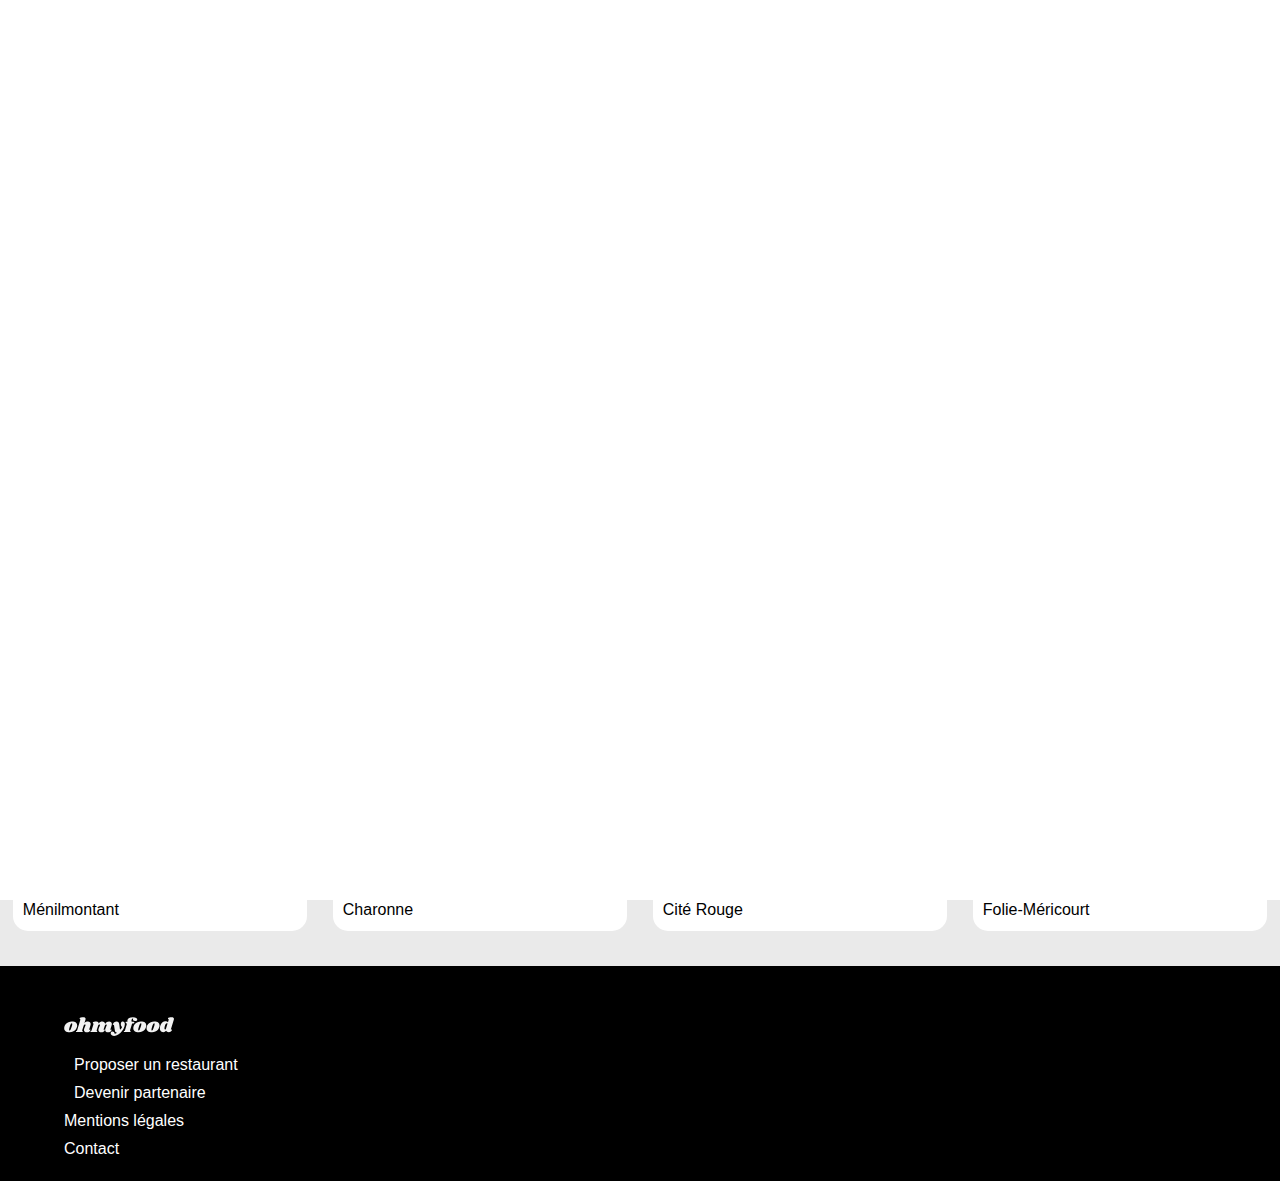
==== commit 6465fd12: "animation du debut et qq petit changement" ====
--- a/index.html
+++ b/index.html
@@ -11,6 +11,13 @@
     </head>
 
     <body>
+
+        <div class="chargement">
+            <div class="chargement-element">
+                <span class="point"></span>
+            </div>
+        </div>
+
         <header>
             <div class="header-img">
                 <img src="images/logo/ohmyfood@2x.svg" alt="ohmyfood" id="omf">
@@ -25,7 +32,7 @@
                 <h1 class="c2h1">vous convient</h1>
                 <div class="texte-tr-un">Découvrez des restaurants d'exception,</div>
                 <div class="texte-tr-deux">sélectionnés par nos soins.</div>
-                <a href="#restaurant" id="explore">Explorer nos restaurants</a>
+                <a href="#t-restaurant" id="explore">Explorer nos restaurants</a>
             </div>
         </header>
 
--- a/css/style.css
+++ b/css/style.css
@@ -2,6 +2,71 @@
     font-size: 16px;
     margin: 10px auto 0 auto;
     font-family: 'Roboto', sans-serif;
+}
+
+.chargement {
+    background-color: white;
+    overflow: hidden;
+    width: 100%;
+    height: 100%;
+    position: fixed;
+    top: 0; 
+    left: 0;
+    display: flex;
+    align-items: center;
+    align-content: center; 
+    justify-content: center;  
+    z-index: 100;
+    opacity: 1;
+    animation: disparition 100ms 3500ms forwards;
+}
+
+@keyframes disparition {
+    0% {
+        transform: scale(1);
+        background-color: white;
+    }
+
+    100% {
+        transform: scale(0);
+        background-color: transparent;
+    }
+
+}
+
+.point {
+    width: 60px;
+    height: 60px;
+    border-radius: 60px;
+    position: fixed;
+    animation: pre-chargement 1000ms ease-in-out alternate infinite;
+}
+
+@keyframes pre-chargement {
+    0% {
+        background-color: #99e2d0;
+    }
+
+    20%{
+        background-color: #e7d3ff;
+    }
+
+    40% {
+        background-color: #9356DC;
+    }
+
+    60% {
+        background-color: #99e2d0;
+    }
+
+    80% {
+        background-color: #e7d3ff;
+    }
+
+    100% { 
+        background-color: #9356DC;
+        transform: scale(2); 
+    }
 }
 
 header {
